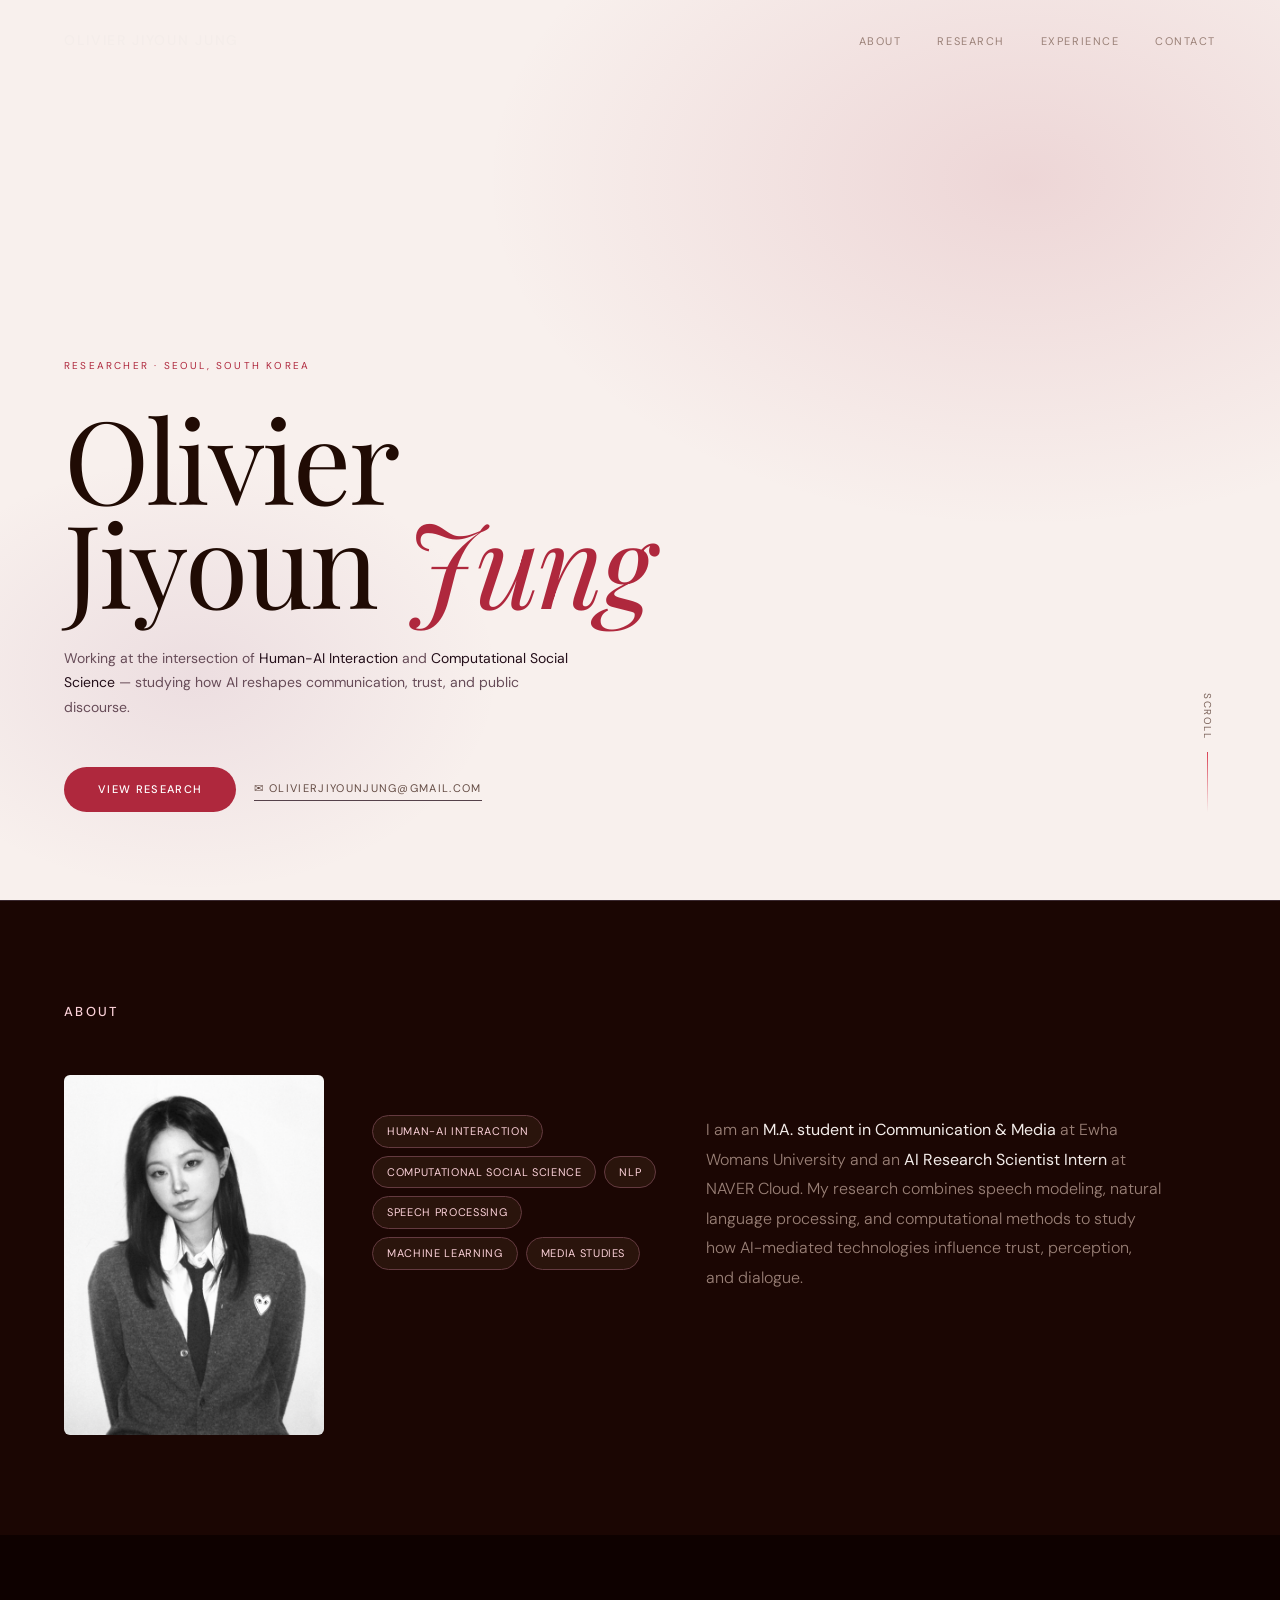
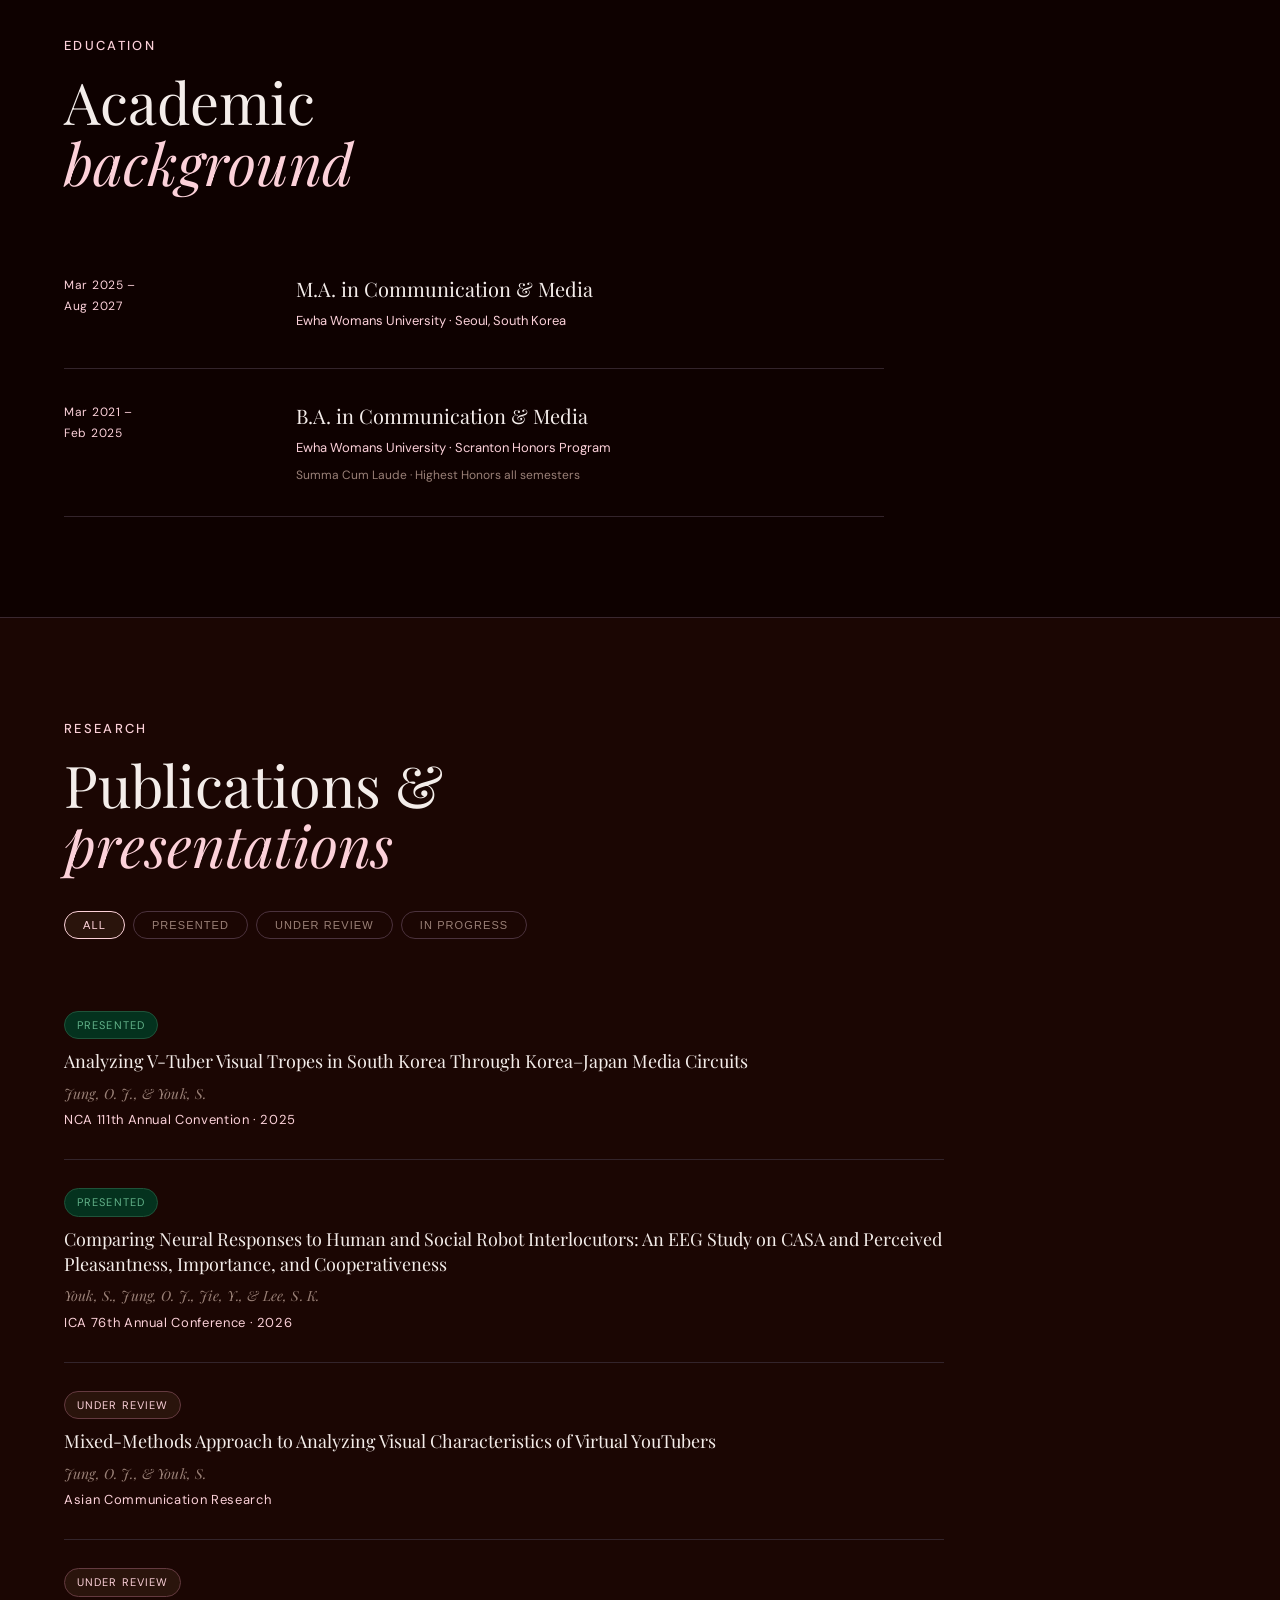
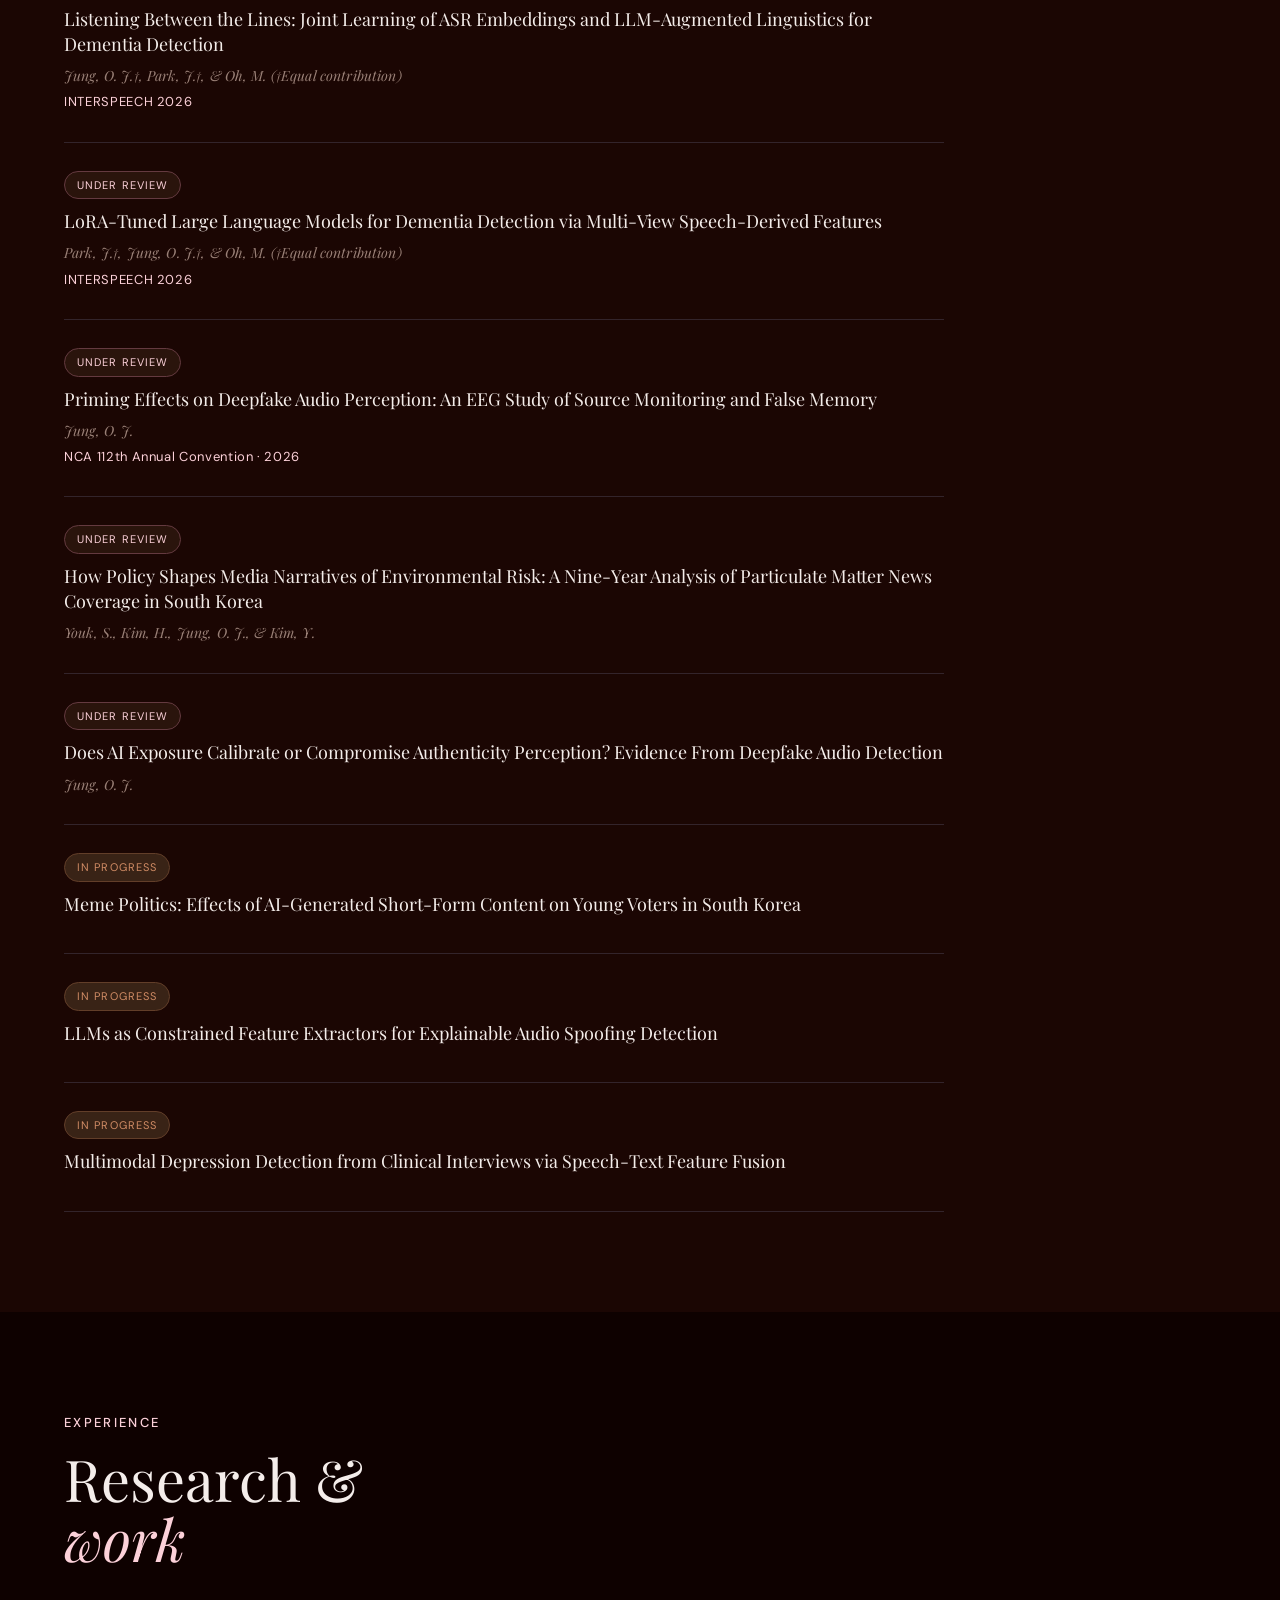
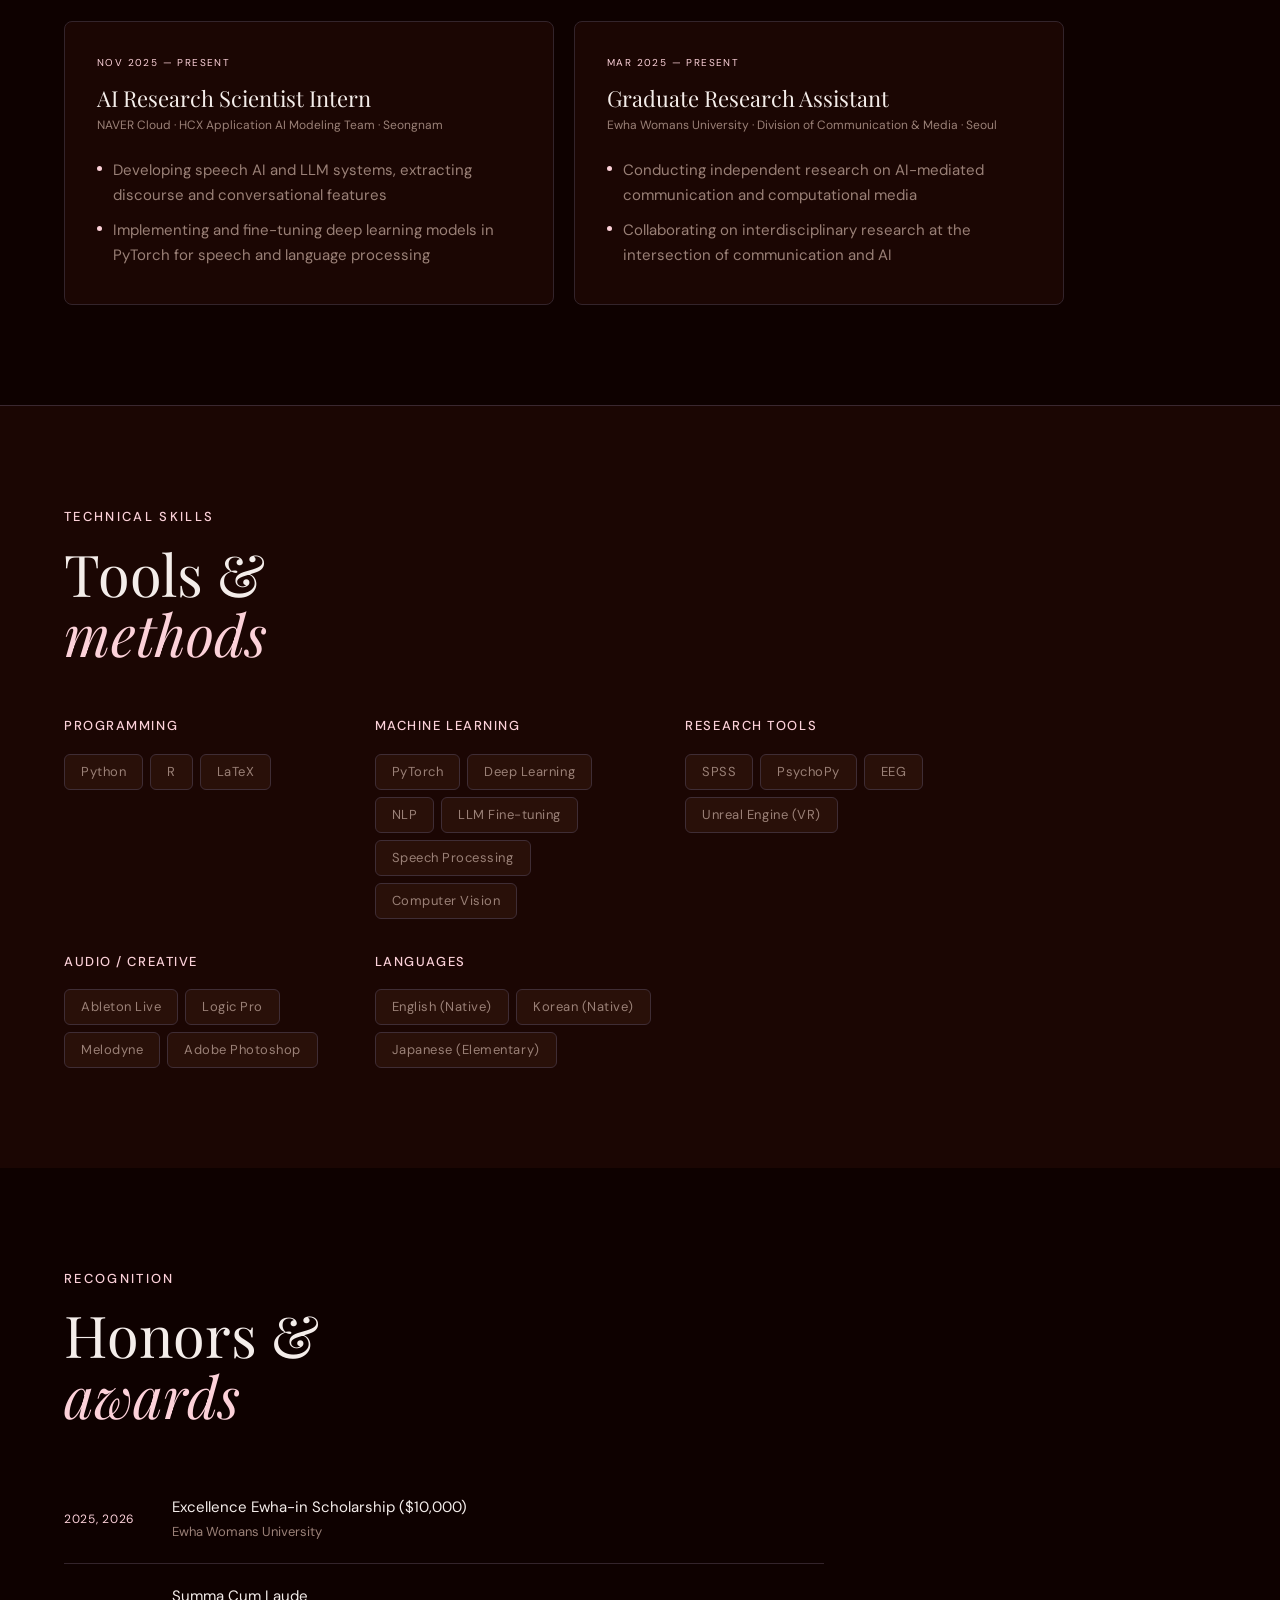
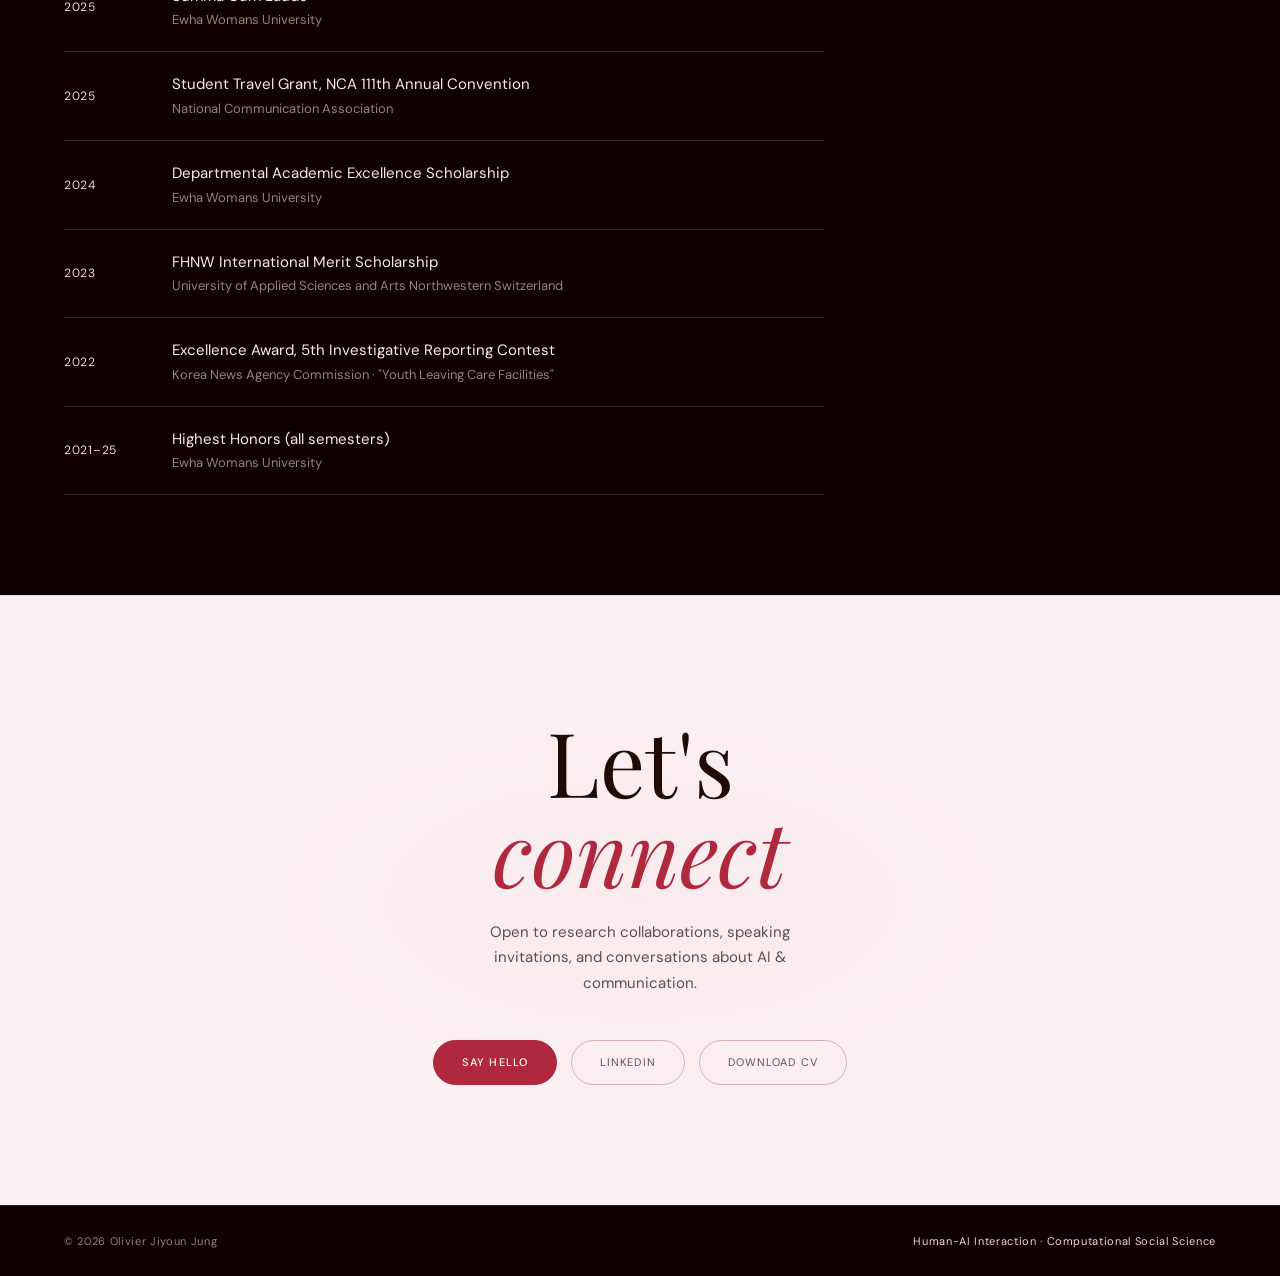
==== uploads/index.html @ 7da38f53 "Initial commit for GitHub Pages" ====
<!DOCTYPE html>
<html lang="en">
<head>
<meta charset="UTF-8">
<meta name="viewport" content="width=device-width, initial-scale=1.0">
<title>Olivier Jiyoun Jung — Researcher</title>
<link rel="preconnect" href="https://fonts.googleapis.com">
<link href="https://fonts.googleapis.com/css2?family=Playfair+Display:ital,wght@0,400;0,500;0,600;1,400&family=DM+Sans:wght@300;400;500&display=swap" rel="stylesheet">
<style>
:root {
  --bg:        oklch(11% 0.035 35);
  --bg2:       oklch(16% 0.04 35);
  --bg3:       oklch(21% 0.045 35);
  --ink:       oklch(95% 0.008 40);
  --ink2:      oklch(62% 0.035 40);
  --pink:      oklch(90% 0.05 5);
  --pink-deep: oklch(55% 0.08 140);
  --pink-pale: oklch(22% 0.04 40);
  --serif:     'Playfair Display', 'Georgia', serif;
  --sans:      'DM Sans', system-ui, sans-serif;
}

*, *::before, *::after { box-sizing: border-box; margin: 0; padding: 0; }
html { scroll-behavior: smooth; }
body {
  background: var(--bg);
  color: var(--ink);
  font-family: var(--sans);
  font-size: 15px;
  line-height: 1.7;
  overflow-x: hidden;
  cursor: none;
}

/* cursor */
#cursor {
  position: fixed; top: 0; left: 0; pointer-events: none; z-index: 9999;
  width: 10px; height: 10px;
  background: var(--pink);
  border-radius: 50%;
  transform: translate(-50%, -50%);
  transition: width 0.2s, height 0.2s;
  mix-blend-mode: screen;
}
#cursor-ring {
  position: fixed; top: 0; left: 0; pointer-events: none; z-index: 9998;
  width: 34px; height: 34px;
  border: 1.5px solid var(--pink);
  border-radius: 50%;
  transform: translate(-50%, -50%);
  transition: left 0.15s ease, top 0.15s ease, width 0.25s, height 0.25s, opacity 0.2s;
  opacity: 0.45;
}

/* nav */
nav {
  position: fixed; top: 0; left: 0; right: 0; z-index: 100;
  display: flex; justify-content: space-between; align-items: center;
  padding: 28px 64px;
  transition: background 0.4s, backdrop-filter 0.4s;
}
nav.scrolled {
  background: oklch(16% 0.02 350 / 0.9);
  backdrop-filter: blur(16px);
  border-bottom: 1px solid oklch(30% 0.03 350);
}
.nav-logo {
  font-family: var(--sans);
  font-size: 14px; letter-spacing: 0.12em; text-transform: uppercase; font-weight: 500;
  color: var(--ink); text-decoration: none;
}
.nav-links { display: flex; gap: 36px; list-style: none; }
.nav-links a {
  font-size: 11px; letter-spacing: 0.14em; text-transform: uppercase;
  color: var(--ink2); text-decoration: none;
  transition: color 0.2s;
}
.nav-links a:hover { color: var(--pink); }

/* hero */
.hero {
  min-height: 100vh;
  display: flex; flex-direction: column; justify-content: flex-end;
  padding: 0 64px 88px;
  position: relative; overflow: hidden;
  background: oklch(96% 0.01 40);
  color: oklch(20% 0.04 350);
}
.hero-bg {
  position: absolute; inset: 0; pointer-events: none;
  background:
    radial-gradient(ellipse 60% 55% at 80% 20%, oklch(60% 0.12 10 / 0.18) 0%, transparent 70%),
    radial-gradient(ellipse 40% 40% at 15% 75%, oklch(55% 0.10 340 / 0.12) 0%, transparent 60%);
}
.hero-line {
  position: absolute; top: 0; left: 64px;
  width: 1px; height: 100%;
  background: linear-gradient(to bottom, transparent, oklch(60% 0.09 10 / 0.3) 30%, oklch(60% 0.09 10 / 0.3) 70%, transparent);
  pointer-events: none;
}

.hero-index {
  font-size: 10px; letter-spacing: 0.22em; text-transform: uppercase;
  color: var(--pink-deep); margin-bottom: 32px;
  opacity: 0; animation: fadeUp 0.7s 0.2s forwards;
}
.hero-name {
  font-family: var(--serif);
  font-size: clamp(60px, 9vw, 132px);
  font-weight: 300; line-height: 0.9;
  letter-spacing: -0.02em;
  color: oklch(18% 0.04 40);
  opacity: 0; animation: fadeUp 0.9s 0.35s forwards;
}
.hero-name em { font-style: italic; color: var(--pink-deep); }
.hero-role {
  margin-top: 32px;
  font-size: 14px; color: oklch(45% 0.04 350); max-width: 520px;
  line-height: 1.75;
  opacity: 0; animation: fadeUp 0.8s 0.6s forwards;
}
.hero-role strong { color: oklch(20% 0.04 350); font-weight: 400; }
.hero-cta {
  margin-top: 48px;
  display: flex; gap: 18px; align-items: center;
  opacity: 0; animation: fadeUp 0.8s 0.8s forwards;
}
.btn-primary {
  display: inline-block; padding: 13px 34px;
  background: var(--pink-deep); color: #fff;
  font-size: 11px; letter-spacing: 0.12em; text-transform: uppercase;
  font-weight: 500;
  text-decoration: none; border-radius: 100px;
  transition: background 0.25s, transform 0.2s;
}
.btn-primary:hover { background: var(--ink); transform: translateY(-2px); }
.btn-ghost {
  font-size: 11px; letter-spacing: 0.12em; text-transform: uppercase;
  color: oklch(44% 0.035 40); text-decoration: none;
  display: flex; align-items: center; gap: 8px;
  transition: color 0.2s;
  border-bottom: 1px solid oklch(40% 0.03 350);
  padding-bottom: 2px;
}
.btn-ghost:hover { color: var(--pink); border-color: var(--pink); }

.hero-scroll {
  position: absolute; right: 64px; bottom: 88px;
  writing-mode: vertical-lr; letter-spacing: 0.16em;
  font-size: 10px; text-transform: uppercase; color: oklch(52% 0.035 40);
  display: flex; align-items: center; gap: 12px;
  opacity: 0; animation: fadeUp 0.8s 1.1s forwards;
}
.hero-scroll::after {
  content: ''; display: block; width: 1px; height: 60px;
  background: linear-gradient(to bottom, var(--pink), transparent);
}

@keyframes fadeUp {
  from { opacity: 0; transform: translateY(22px); }
  to   { opacity: 1; transform: none; }
}

/* sections */
section { padding: 100px 64px; }
.section-label {
  font-size: 13px; letter-spacing: 0.18em; text-transform: uppercase;
  color: var(--pink); margin-bottom: 14px; font-weight: 500;
}
.section-title {
  font-family: var(--serif);
  font-size: clamp(38px, 4.5vw, 62px);
  font-weight: 300; line-height: 1.05;
  color: var(--ink);
}
.section-title em { font-style: italic; color: var(--pink); }

.reveal {
  opacity: 0; transform: translateY(28px);
  transition: opacity 0.7s ease, transform 0.7s ease;
}
.reveal.visible { opacity: 1; transform: none; }

/* about */
.about { background: var(--bg2); border-top: 1px solid oklch(30% 0.03 350); }
.about-grid {
  display: grid; grid-template-columns: 260px 1fr 1.6fr; gap: 48px;
  align-items: start; max-width: 1100px; margin-top: 52px;
}
.about-photo {
  width: 260px; height: 360px;
  border-radius: 6px; overflow: hidden;
  position: relative; flex-shrink: 0;
}
.about-photo img {
  width: 260px; height: 360px;
  object-fit: cover; object-position: center top;
  display: block;
  filter: grayscale(15%);
  transition: transform 0.5s ease;
}
.about-photo:hover img { transform: scale(1.03); }
.about-left { display: flex; flex-direction: column; align-items: center; text-align: center; justify-content: flex-start; padding-top: 40px; }
.about-quote {
  font-family: var(--serif);
  font-size: 24px; font-weight: 300; font-style: italic;
  color: var(--ink); line-height: 1.55;
  border-left: 2px solid var(--pink);
  padding-left: 24px;
  margin-bottom: 36px;
}
.about-tags { display: flex; flex-wrap: wrap; gap: 8px; }
.tag {
  font-size: 11px; letter-spacing: 0.06em; text-transform: uppercase;
  color: var(--pink); background: var(--pink-pale);
  padding: 6px 14px; border-radius: 100px;
  border: 1px solid oklch(40% 0.06 10);
  white-space: nowrap;
}
.about-bio {
  font-size: 16px; font-family: var(--sans); font-weight: 300;
  color: var(--ink2); line-height: 1.85; margin-bottom: 32px;
}
.about-bio strong { color: var(--ink); font-weight: 400; }
.about-stats {
  display: grid; grid-template-columns: 1fr 1fr 1fr; gap: 1px;
  background: oklch(30% 0.03 350);
  border: 1px solid oklch(30% 0.03 350);
  border-radius: 8px; overflow: hidden;
  margin-top: 32px;
}
.stat {
  background: var(--bg2); padding: 22px 20px; text-align: center;
}
.stat-num {
  font-family: var(--serif); font-size: 36px; font-weight: 300;
  color: var(--pink); line-height: 1; display: block;
}
.stat-label { font-size: 10px; letter-spacing: 0.1em; text-transform: uppercase; color: var(--ink2); margin-top: 6px; display: block; }

/* education */
.edu { background: var(--bg); }
.edu-list { max-width: 820px; margin-top: 50px; }
.edu-item {
  display: grid; grid-template-columns: 200px 1fr;
  gap: 32px; padding: 30px 0;
  border-bottom: 1px solid oklch(28% 0.025 350);
}
.edu-year { font-size: 12px; color: var(--pink); letter-spacing: 0.06em; padding-top: 3px; }
.edu-degree {
  font-family: var(--serif); font-size: 20px; font-weight: 400;
  color: var(--ink); margin-bottom: 4px;
}
.edu-school { font-size: 13px; color: var(--pink); margin-bottom: 6px; }
.edu-detail { font-size: 12px; color: var(--ink2); }

/* publications */
.publications { background: var(--bg2); border-top: 1px solid oklch(30% 0.03 350); }
.pub-filter {
  display: flex; gap: 8px; margin: 36px 0 44px; flex-wrap: wrap;
}
.filter-btn {
  padding: 7px 18px; border-radius: 100px;
  border: 1px solid oklch(35% 0.04 350);
  font-size: 11px; letter-spacing: 0.1em; text-transform: uppercase;
  color: var(--ink2); background: transparent; cursor: pointer;
  transition: all 0.2s;
}
.filter-btn.active, .filter-btn:hover {
  background: var(--pink-pale); border-color: var(--pink); color: var(--pink);
}
.pub-list { max-width: 880px; }
.pub-item {
  padding: 28px 0;
  border-bottom: 1px solid oklch(28% 0.025 350);
  display: block;
  transition: opacity 0.3s;
}
.pub-item.hidden { display: none; }
.pub-num {
  font-family: var(--serif); font-size: 28px; font-weight: 300;
  color: var(--pink-pale); line-height: 1; padding-top: 4px;
  filter: brightness(2.5);
}
.pub-status {
  display: inline-block;
  font-size: 11px; letter-spacing: 0.1em; text-transform: uppercase;
  padding: 4px 12px; border-radius: 100px;
  margin-bottom: 10px;
}
.pub-status.presented { background: oklch(28% 0.06 160); color: oklch(70% 0.1 160); border: 1px solid oklch(40% 0.07 160); }
.pub-status.review    { background: var(--pink-pale); color: var(--pink); border: 1px solid oklch(40% 0.06 10); }
.pub-status.progress  { background: oklch(28% 0.04 50); color: oklch(70% 0.1 50); border: 1px solid oklch(40% 0.06 50); }
.pub-title {
  font-family: var(--serif); font-size: 18px; font-weight: 400;
  color: var(--ink); line-height: 1.4; margin-bottom: 8px;
}
.pub-authors { font-size: 14px; color: var(--ink2); line-height: 1.6; font-family: var(--serif); font-style: italic; letter-spacing: 0.01em; }
.pub-venue { font-size: 13px; color: var(--pink); letter-spacing: 0.05em; margin-top: 4px; }

/* experience */
.experience { background: var(--bg); }
.exp-grid { display: grid; grid-template-columns: 1fr 1fr; gap: 20px; margin-top: 52px; max-width: 1000px; }
.exp-card {
  background: var(--bg2);
  border: 1px solid oklch(28% 0.025 350);
  border-radius: 8px; padding: 32px;
  transition: border-color 0.2s, transform 0.25s;
}
.exp-card:hover { border-color: var(--pink-deep); transform: translateY(-4px); }
.exp-period {
  font-size: 10px; letter-spacing: 0.14em; text-transform: uppercase;
  color: var(--pink); margin-bottom: 14px;
}
.exp-role {
  font-family: var(--serif); font-size: 22px; font-weight: 400;
  color: var(--ink); margin-bottom: 4px; line-height: 1.2;
}
.exp-org { font-size: 12px; color: var(--ink2); margin-bottom: 18px; }
.exp-bullets { list-style: none; }
.exp-bullets li {
  font-size: 15px; color: var(--ink2); line-height: 1.65;
  padding: 5px 0; padding-left: 16px; position: relative;
}
.exp-bullets li::before {
  content: ''; position: absolute; left: 0; top: 13px;
  width: 5px; height: 5px; background: var(--pink); border-radius: 50%;
}

/* skills */
.skills { background: var(--bg2); border-top: 1px solid oklch(30% 0.03 350); }
.skills-wrapper { margin-top: 52px; display: grid; grid-template-columns: repeat(3, 1fr); gap: 32px; max-width: 900px; }
.skill-group-title {
  font-size: 13px; letter-spacing: 0.12em; text-transform: uppercase;
  color: var(--pink); margin-bottom: 16px; font-weight: 500;
}
.skill-tags { display: flex; flex-wrap: wrap; gap: 7px; }
.skill-tag {
  font-size: 13px; letter-spacing: 0.04em;
  color: var(--ink2); background: var(--bg3);
  padding: 6px 16px; border-radius: 6px;
  border: 1px solid oklch(32% 0.03 350);
}

/* awards */
.awards { background: var(--bg); }
.awards-list { max-width: 760px; margin-top: 50px; }
.award-item {
  display: grid; grid-template-columns: 80px 1fr;
  gap: 28px; padding: 20px 0;
  border-bottom: 1px solid oklch(28% 0.025 350);
  align-items: center;
}
.award-year { font-size: 12px; color: var(--pink); letter-spacing: 0.06em; }
.award-name { font-size: 15px; color: var(--ink); }
.award-org { font-size: 13px; color: var(--ink2); }

/* contact */
.contact {
  background: oklch(97% 0.01 355);
  border-top: 1px solid oklch(90% 0.03 355);
  text-align: center; padding: 120px 64px;
  position: relative; overflow: hidden;
}
.contact-glow {
  position: absolute; inset: 0; pointer-events: none;
  background: radial-gradient(ellipse 70% 70% at 50% 50%, oklch(82% 0.06 18 / 0.12) 0%, transparent 70%);
}
.contact-title {
  font-family: var(--serif);
  font-size: clamp(50px, 7vw, 96px);
  font-weight: 300; line-height: 1;
  color: oklch(18% 0.04 40); margin-bottom: 24px;
  position: relative;
}
.contact-title em { font-style: italic; color: var(--pink-deep); }
.contact-sub {
  color: oklch(44% 0.035 40); font-size: 15px; max-width: 380px; margin: 0 auto 44px;
  position: relative;
}
.contact-links { display: flex; gap: 14px; justify-content: center; flex-wrap: wrap; position: relative; }
.contact-link {
  display: inline-block; padding: 12px 28px;
  border: 1px solid oklch(80% 0.04 18);
  border-radius: 100px;
  font-size: 11px; letter-spacing: 0.1em; text-transform: uppercase;
  color: oklch(45% 0.04 350); text-decoration: none;
  transition: all 0.25s;
}
.contact-link:hover { border-color: var(--pink-deep); color: var(--pink-deep); background: oklch(93% 0.03 40); }
.contact-link.primary { background: var(--pink-deep); border-color: var(--pink-deep); color: #fff; font-weight: 500; }
.contact-link.primary:hover { background: oklch(20% 0.04 350); border-color: oklch(20% 0.04 350); color: #fff; }

/* footer */
footer {
  padding: 26px 64px;
  display: flex; justify-content: space-between; align-items: center;
  border-top: 1px solid oklch(28% 0.025 350);
  font-size: 11px; letter-spacing: 0.06em; color: var(--ink2);
}

/* tweaks */
#tweaks-panel {
  display: none; position: fixed; bottom: 28px; right: 28px;
  background: var(--bg2); border: 1px solid oklch(35% 0.04 10);
  border-radius: 14px; padding: 22px 24px; z-index: 8000;
  width: 264px; box-shadow: 0 16px 56px oklch(0% 0 0 / 0.5);
  font-family: var(--sans);
}
#tweaks-panel h3 {
  font-size: 10px; letter-spacing: 0.16em; text-transform: uppercase;
  color: var(--pink); margin-bottom: 18px;
}
.tweak-row { margin-bottom: 16px; }
.tweak-label {
  font-size: 10px; letter-spacing: 0.1em; text-transform: uppercase;
  color: var(--ink2); display: block; margin-bottom: 8px;
}
.tweak-options { display: flex; gap: 6px; flex-wrap: wrap; }
.tweak-btn {
  padding: 5px 13px; border-radius: 100px;
  border: 1px solid oklch(35% 0.04 350);
  font-size: 11px; color: var(--ink2); background: transparent;
  cursor: pointer; transition: all 0.2s;
}
.tweak-btn:hover, .tweak-btn.active {
  background: var(--pink-pale); border-color: var(--pink); color: var(--pink);
}
</style>
</head>
<body>

<div id="cursor"></div>
<div id="cursor-ring"></div>

<!-- Nav -->
<nav id="nav">
  <a href="#" class="nav-logo">Olivier Jiyoun Jung</a>
  <ul class="nav-links">
    <li><a href="#about">About</a></li>
    <li><a href="#publications">Research</a></li>
    <li><a href="#experience">Experience</a></li>
    <li><a href="#contact">Contact</a></li>
  </ul>
</nav>

<!-- Hero -->
<section class="hero" id="home" style="--pink: oklch(60% 0.19 18); --pink-deep: oklch(50% 0.17 18);">
  <div class="hero-bg"></div>
  
  <p class="hero-index">Researcher · Seoul, South Korea</p>
  <h1 class="hero-name">Olivier<br>Jiyoun <em>Jung</em></h1>
  <p class="hero-role">
    Working at the intersection of <strong>Human-AI Interaction</strong> and <strong>Computational Social Science</strong> — studying how AI reshapes communication, trust, and public discourse.
  </p>
  <div class="hero-cta">
    <a href="#publications" class="btn-primary">View Research</a>
    <a href="mailto:olivierjiyounjung@gmail.com" class="btn-ghost">✉ olivierjiyounjung@gmail.com</a>
  </div>
  <div class="hero-scroll">Scroll</div>
</section>

<!-- About -->
<section class="about" id="about">
  <p class="section-label reveal">About</p>
  <div class="about-grid">
    <div class="about-photo reveal" style="background-image:url('[data-uri]');background-size:cover;background-position:center top;">
    </div>
    <div class="about-left reveal">
      <div class="about-tags">
        <span class="tag">Human-AI Interaction</span>
        <span class="tag">Computational Social Science</span>
        <span class="tag">NLP</span>
        <span class="tag">Speech Processing</span>
        <span class="tag">Machine Learning</span>
        <span class="tag">Media Studies</span>
      </div>
    </div>
    <div class="about-right reveal" style="transition-delay:0.1s; padding-top: 40px;">
      <p class="about-bio">
        I am an <strong>M.A. student in Communication & Media</strong> at Ewha Womans University and an <strong>AI Research Scientist Intern</strong> at NAVER Cloud. My research combines speech modeling, natural language processing, and computational methods to study how AI-mediated technologies influence trust, perception, and dialogue.
      </p>
      <div class="about-stats" style="display:none">
        <div class="stat"><span class="stat-num">11</span><span class="stat-label">Publications</span></div>
        <div class="stat"><span class="stat-num">4.44</span><span class="stat-label">GPA (MA)</span></div>
        <div class="stat"><span class="stat-num">2</span><span class="stat-label">Languages</span></div>
      </div>
    </div>
  </div>
</section>

<!-- Education -->
<section class="edu" id="education">
  <p class="section-label reveal">Education</p>
  <h2 class="section-title reveal">Academic<br><em>background</em></h2>
  <div class="edu-list">
    <div class="edu-item reveal">
      <div class="edu-year">Mar 2025 –<br>Aug 2027</div>
      <div>
        <h3 class="edu-degree">M.A. in Communication & Media</h3>
        <p class="edu-school">Ewha Womans University · Seoul, South Korea</p>

      </div>
    </div>
    <div class="edu-item reveal">
      <div class="edu-year">Mar 2021 –<br>Feb 2025</div>
      <div>
        <h3 class="edu-degree">B.A. in Communication & Media</h3>
        <p class="edu-school">Ewha Womans University · Scranton Honors Program</p>
        <p class="edu-detail">Summa Cum Laude · Highest Honors all semesters</p>
      </div>
    </div>
  </div>
</section>

<!-- Publications -->
<section class="publications" id="publications">
  <p class="section-label reveal">Research</p>
  <h2 class="section-title reveal">Publications &<br><em>presentations</em></h2>
  <div class="pub-filter reveal">
    <button class="filter-btn active" onclick="filterPubs('all', this)">All</button>
    <button class="filter-btn" onclick="filterPubs('presented', this)">Presented</button>
    <button class="filter-btn" onclick="filterPubs('review', this)">Under Review</button>
    <button class="filter-btn" onclick="filterPubs('progress', this)">In Progress</button>
  </div>
  <div class="pub-list">

    <div class="pub-item reveal" data-type="presented">
      <div class="pub-num" style="display:none">01</div>
      <div>
        <span class="pub-status presented">Presented</span>
        <h3 class="pub-title">Analyzing V-Tuber Visual Tropes in South Korea Through Korea–Japan Media Circuits</h3>
        <p class="pub-authors">Jung, O. J., & Youk, S.</p>
        <p class="pub-venue">NCA 111th Annual Convention · 2025</p>
      </div>
    </div>

    <div class="pub-item reveal" data-type="presented" style="transition-delay:0.05s">
      <div class="pub-num" style="display:none">02</div>
      <div>
        <span class="pub-status presented">Presented</span>
        <h3 class="pub-title">Comparing Neural Responses to Human and Social Robot Interlocutors: An EEG Study on CASA and Perceived Pleasantness, Importance, and Cooperativeness</h3>
        <p class="pub-authors">Youk, S., Jung, O. J., Jie, Y., & Lee, S. K.</p>
        <p class="pub-venue">ICA 76th Annual Conference · 2026</p>
      </div>
    </div>

    <div class="pub-item reveal" data-type="review" style="transition-delay:0.1s">
      <div class="pub-num" style="display:none">03</div>
      <div>
        <span class="pub-status review">Under Review</span>
        <h3 class="pub-title">Mixed-Methods Approach to Analyzing Visual Characteristics of Virtual YouTubers</h3>
        <p class="pub-authors">Jung, O. J., & Youk, S.</p>
        <p class="pub-venue">Asian Communication Research</p>
      </div>
    </div>

    <div class="pub-item reveal" data-type="review" style="transition-delay:0.12s">
      <div class="pub-num" style="display:none">04</div>
      <div>
        <span class="pub-status review">Under Review</span>
        <h3 class="pub-title">Listening Between the Lines: Joint Learning of ASR Embeddings and LLM-Augmented Linguistics for Dementia Detection</h3>
        <p class="pub-authors">Jung, O. J.†, Park, J.†, & Oh, M. <em>(†Equal contribution)</em></p>
        <p class="pub-venue">INTERSPEECH 2026</p>
      </div>
    </div>

    <div class="pub-item reveal" data-type="review" style="transition-delay:0.14s">
      <div class="pub-num" style="display:none">05</div>
      <div>
        <span class="pub-status review">Under Review</span>
        <h3 class="pub-title">LoRA-Tuned Large Language Models for Dementia Detection via Multi-View Speech-Derived Features</h3>
        <p class="pub-authors">Park, J.†, Jung, O. J.†, & Oh, M. <em>(†Equal contribution)</em></p>
        <p class="pub-venue">INTERSPEECH 2026</p>
      </div>
    </div>

    <div class="pub-item reveal" data-type="review" style="transition-delay:0.16s">
      <div class="pub-num" style="display:none">06</div>
      <div>
        <span class="pub-status review">Under Review</span>
        <h3 class="pub-title">Priming Effects on Deepfake Audio Perception: An EEG Study of Source Monitoring and False Memory</h3>
        <p class="pub-authors">Jung, O. J.</p>
        <p class="pub-venue">NCA 112th Annual Convention · 2026</p>
      </div>
    </div>

    <div class="pub-item reveal" data-type="review" style="transition-delay:0.18s">
      <div class="pub-num" style="display:none">07</div>
      <div>
        <span class="pub-status review">Under Review</span>
        <h3 class="pub-title">How Policy Shapes Media Narratives of Environmental Risk: A Nine-Year Analysis of Particulate Matter News Coverage in South Korea</h3>
        <p class="pub-authors">Youk, S., Kim, H., Jung, O. J., & Kim, Y.</p>
        
      </div>
    </div>

    <div class="pub-item reveal" data-type="review" style="transition-delay:0.20s">
      <div class="pub-num" style="display:none">08</div>
      <div>
        <span class="pub-status review">Under Review</span>
        <h3 class="pub-title">Does AI Exposure Calibrate or Compromise Authenticity Perception? Evidence From Deepfake Audio Detection</h3>
        <p class="pub-authors">Jung, O. J.</p>
        
      </div>
    </div>

    <div class="pub-item reveal" data-type="progress" style="transition-delay:0.22s">
      <div class="pub-num" style="display:none">09</div>
      <div>
        <span class="pub-status progress">In Progress</span>
        <h3 class="pub-title">Meme Politics: Effects of AI-Generated Short-Form Content on Young Voters in South Korea</h3>
        
        
      </div>
    </div>

    <div class="pub-item reveal" data-type="progress" style="transition-delay:0.24s">
      <div class="pub-num" style="display:none">10</div>
      <div>
        <span class="pub-status progress">In Progress</span>
        <h3 class="pub-title">LLMs as Constrained Feature Extractors for Explainable Audio Spoofing Detection</h3>
        
        
      </div>
    </div>

    <div class="pub-item reveal" data-type="progress" style="transition-delay:0.26s">
      <div class="pub-num" style="display:none">11</div>
      <div>
        <span class="pub-status progress">In Progress</span>
        <h3 class="pub-title">Multimodal Depression Detection from Clinical Interviews via Speech-Text Feature Fusion</h3>
        
        
      </div>
    </div>

  </div>
</section>

<!-- Experience -->
<section class="experience" id="experience">
  <p class="section-label reveal">Experience</p>
  <h2 class="section-title reveal">Research &<br><em>work</em></h2>
  <div class="exp-grid">
    <div class="exp-card reveal">
      <p class="exp-period">Nov 2025 — Present</p>
      <h3 class="exp-role">AI Research Scientist Intern</h3>
      <p class="exp-org">NAVER Cloud · HCX Application AI Modeling Team · Seongnam</p>
      <ul class="exp-bullets">
        <li>Developing speech AI and LLM systems, extracting discourse and conversational features</li>
        <li>Implementing and fine-tuning deep learning models in PyTorch for speech and language processing</li>
      </ul>
    </div>
    <div class="exp-card reveal" style="transition-delay:0.1s">
      <p class="exp-period">Mar 2025 — Present</p>
      <h3 class="exp-role">Graduate Research Assistant</h3>
      <p class="exp-org">Ewha Womans University · Division of Communication & Media · Seoul</p>
      <ul class="exp-bullets">
        <li>Conducting independent research on AI-mediated communication and computational media</li>
        <li>Collaborating on interdisciplinary research at the intersection of communication and AI</li>
      </ul>
    </div>

  </div>
</section>

<!-- Skills -->
<section class="skills" id="skills">
  <p class="section-label reveal">Technical skills</p>
  <h2 class="section-title reveal">Tools &<br><em>methods</em></h2>
  <div class="skills-wrapper">
    <div class="reveal">
      <p class="skill-group-title">Programming</p>
      <div class="skill-tags">
        <span class="skill-tag">Python</span>
        <span class="skill-tag">R</span>
        <span class="skill-tag">LaTeX</span>
      </div>
    </div>
    <div class="reveal" style="transition-delay:0.08s">
      <p class="skill-group-title">Machine Learning</p>
      <div class="skill-tags">
        <span class="skill-tag">PyTorch</span>
        <span class="skill-tag">Deep Learning</span>
        <span class="skill-tag">NLP</span>
        <span class="skill-tag">LLM Fine-tuning</span>
        <span class="skill-tag">Speech Processing</span>
        <span class="skill-tag">Computer Vision</span>
      </div>
    </div>
    <div class="reveal" style="transition-delay:0.16s">
      <p class="skill-group-title">Research Tools</p>
      <div class="skill-tags">
        <span class="skill-tag">SPSS</span>
        <span class="skill-tag">PsychoPy</span>
        <span class="skill-tag">EEG</span>
        <span class="skill-tag">Unreal Engine (VR)</span>
      </div>
    </div>
    <div class="reveal" style="transition-delay:0.22s">
      <p class="skill-group-title">Audio / Creative</p>
      <div class="skill-tags">
        <span class="skill-tag">Ableton Live</span>
        <span class="skill-tag">Logic Pro</span>
        <span class="skill-tag">Melodyne</span>
        <span class="skill-tag">Adobe Photoshop</span>
      </div>
    </div>
    <div class="reveal" style="transition-delay:0.28s">
      <p class="skill-group-title">Languages</p>
      <div class="skill-tags">
        <span class="skill-tag">English (Native)</span>
        <span class="skill-tag">Korean (Native)</span>
        <span class="skill-tag">Japanese (Elementary)</span>
      </div>
    </div>
  </div>
</section>

<!-- Awards -->
<section class="awards" id="awards">
  <p class="section-label reveal">Recognition</p>
  <h2 class="section-title reveal">Honors &<br><em>awards</em></h2>
  <div class="awards-list">
    <div class="award-item reveal"><div class="award-year">2025, 2026</div><div><p class="award-name">Excellence Ewha-in Scholarship ($10,000)</p><p class="award-org">Ewha Womans University</p></div></div>
    <div class="award-item reveal"><div class="award-year">2025</div><div><p class="award-name">Summa Cum Laude</p><p class="award-org">Ewha Womans University</p></div></div>
    <div class="award-item reveal"><div class="award-year">2025</div><div><p class="award-name">Student Travel Grant, NCA 111th Annual Convention</p><p class="award-org">National Communication Association</p></div></div>
    <div class="award-item reveal"><div class="award-year">2024</div><div><p class="award-name">Departmental Academic Excellence Scholarship</p><p class="award-org">Ewha Womans University</p></div></div>
    <div class="award-item reveal"><div class="award-year">2023</div><div><p class="award-name">FHNW International Merit Scholarship</p><p class="award-org">University of Applied Sciences and Arts Northwestern Switzerland</p></div></div>
    <div class="award-item reveal"><div class="award-year">2022</div><div><p class="award-name">Excellence Award, 5th Investigative Reporting Contest</p><p class="award-org">Korea News Agency Commission · "Youth Leaving Care Facilities"</p></div></div>
    <div class="award-item reveal"><div class="award-year">2021–25</div><div><p class="award-name">Highest Honors (all semesters)</p><p class="award-org">Ewha Womans University</p></div></div>
  </div>
</section>

<!-- Contact -->
<section class="contact" id="contact" style="--pink: oklch(60% 0.19 18); --pink-deep: oklch(50% 0.17 18);">
  <div class="contact-glow"></div>
  <h2 class="contact-title reveal">Let's<br><em>connect</em></h2>
  <p class="contact-sub reveal">Open to research collaborations, speaking invitations, and conversations about AI & communication.</p>
  <div class="contact-links reveal">
    <a href="mailto:olivierjiyounjung@gmail.com" class="contact-link primary">Say hello</a>
    <a href="https://linkedin.com" class="contact-link" target="_blank">LinkedIn</a>
    <a href="uploads/CV_MIT.pdf" class="contact-link" target="_blank">Download CV</a>
  </div>
</section>

<footer>
  <span>© 2026 Olivier Jiyoun Jung</span>
  <span style="color: var(--pink)">Human-AI Interaction · Computational Social Science</span>
</footer>

<!-- Tweaks -->
<div id="tweaks-panel">
  <h3>Tweaks</h3>
  <div class="tweak-row">
    <span class="tweak-label">Pink tone</span>
    <div class="tweak-options">
      <button class="tweak-btn" onclick="setTone('rose',this)">Rose</button>
      <button class="tweak-btn active" onclick="setTone('blush',this)">Blush</button>
      <button class="tweak-btn" onclick="setTone('fuchsia',this)">Fuchsia</button>
      <button class="tweak-btn" onclick="setTone('mauve',this)">Mauve</button>
    </div>
  </div>
  <div class="tweak-row">
    <span class="tweak-label">Background</span>
    <div class="tweak-options">
      <button class="tweak-btn" onclick="setBg('light',this)">Light</button>
      <button class="tweak-btn" onclick="setBg('warm',this)">Warm</button>
      <button class="tweak-btn active" onclick="setBg('dark',this)">Dark</button>
    </div>
  </div>
  <div class="tweak-row">
    <span class="tweak-label">Density</span>
    <div class="tweak-options">
      <button class="tweak-btn active" onclick="setDensity('normal',this)">Normal</button>
      <button class="tweak-btn" onclick="setDensity('compact',this)">Compact</button>
    </div>
  </div>
</div>

<script>
// cursor
const cursor = document.getElementById('cursor');
const ring = document.getElementById('cursor-ring');
let mx=-100,my=-100,rx=-100,ry=-100;
document.addEventListener('mousemove', e => { mx=e.clientX; my=e.clientY; });
(function tick(){
  rx += (mx-rx)*0.14; ry += (my-ry)*0.14;
  cursor.style.left=mx+'px'; cursor.style.top=my+'px';
  ring.style.left=rx+'px'; ring.style.top=ry+'px';
  requestAnimationFrame(tick);
})();
document.querySelectorAll('a,button').forEach(el=>{
  el.addEventListener('mouseenter',()=>{ cursor.style.width='18px'; cursor.style.height='18px'; ring.style.width='52px'; ring.style.height='52px'; ring.style.opacity='0.3'; });
  el.addEventListener('mouseleave',()=>{ cursor.style.width='10px'; cursor.style.height='10px'; ring.style.width='34px'; ring.style.height='34px'; ring.style.opacity='0.45'; });
});

// nav
window.addEventListener('scroll',()=>{ document.getElementById('nav').classList.toggle('scrolled', window.scrollY>40); });

// reveal
const obs = new IntersectionObserver(entries=>entries.forEach(e=>{ if(e.isIntersecting) e.target.classList.add('visible'); }),{threshold:0.1});
document.querySelectorAll('.reveal').forEach(el=>obs.observe(el));

// pub filter
function filterPubs(type, el) {
  document.querySelectorAll('.pub-item').forEach(item=>{
    item.classList.toggle('hidden', type!=='all' && item.dataset.type!==type);
  });
  document.querySelectorAll('.filter-btn').forEach(b=>b.classList.remove('active'));
  if(el) el.classList.add('active');
}

// tweaks
const TWEAK_DEFAULTS = /*EDITMODE-BEGIN*/{
  "tone": "blush",
  "bg": "dark",
  "font": "editorial"
}/*EDITMODE-END*/;

const r = document.documentElement;
const tones = {
  rose:    { pink:'oklch(72% 0.13 355)', pinkDeep:'oklch(52% 0.17 355)', pinkPale:'oklch(28% 0.06 355)' },
  blush:   { pink:'oklch(90% 0.05 5)',  pinkDeep:'oklch(55% 0.08 140)',  pinkPale:'oklch(22% 0.04 40)'  },
  fuchsia: { pink:'oklch(68% 0.18 340)', pinkDeep:'oklch(48% 0.22 340)', pinkPale:'oklch(26% 0.07 340)' },
  mauve:   { pink:'oklch(65% 0.12 330)', pinkDeep:'oklch(45% 0.16 330)', pinkPale:'oklch(26% 0.05 330)' },
};
const bgs = {
  light: { bg:'oklch(98.5% 0.008 350)', bg2:'oklch(96% 0.015 350)', bg3:'oklch(93% 0.02 350)', ink:'oklch(22% 0.04 350)', ink2:'oklch(50% 0.05 350)' },
  warm:  { bg:'oklch(97% 0.012 40)',    bg2:'oklch(94% 0.018 40)',  bg3:'oklch(91% 0.022 40)',  ink:'oklch(20% 0.04 40)',  ink2:'oklch(48% 0.05 40)'  },
  dark:  { bg:'oklch(11% 0.035 35)',    bg2:'oklch(16% 0.04 35)', bg3:'oklch(21% 0.045 35)',  ink:'oklch(95% 0.008 40)', ink2:'oklch(62% 0.035 40)' },
};

function setTone(t,el){
  const c=tones[t]; if(!c) return;
  r.style.setProperty('--pink',c.pink);
  r.style.setProperty('--pink-deep',c.pinkDeep);
  r.style.setProperty('--pink-pale',c.pinkPale);
  document.querySelectorAll('[onclick^="setTone"]').forEach(b=>b.classList.remove('active'));
  if(el) el.classList.add('active');
  window.parent.postMessage({type:'__edit_mode_set_keys',edits:{tone:t}},'*');
}
function setBg(b,el){
  const c=bgs[b]; if(!c) return;
  r.style.setProperty('--bg',c.bg);
  r.style.setProperty('--bg2',c.bg2);
  r.style.setProperty('--bg3',c.bg3);
  r.style.setProperty('--ink',c.ink);
  r.style.setProperty('--ink2',c.ink2);
  document.querySelectorAll('[onclick^="setBg"]').forEach(b=>b.classList.remove('active'));
  if(el) el.classList.add('active');
  window.parent.postMessage({type:'__edit_mode_set_keys',edits:{bg:b}},'*');
}
function setDensity(d,el){
  document.querySelectorAll('section').forEach(s=>{ s.style.padding = d==='compact' ? '64px 64px' : '100px 64px'; });
  document.querySelectorAll('[onclick^="setDensity"]').forEach(b=>b.classList.remove('active'));
  if(el) el.classList.add('active');
}

// apply saved defaults
setTone(TWEAK_DEFAULTS.tone, null);
setBg(TWEAK_DEFAULTS.bg, null);

window.addEventListener('message',e=>{
  if(e.data?.type==='__activate_edit_mode')   document.getElementById('tweaks-panel').style.display='block';
  if(e.data?.type==='__deactivate_edit_mode') document.getElementById('tweaks-panel').style.display='none';
});
window.parent.postMessage({type:'__edit_mode_available'},'*');
</script>
</body>
</html>
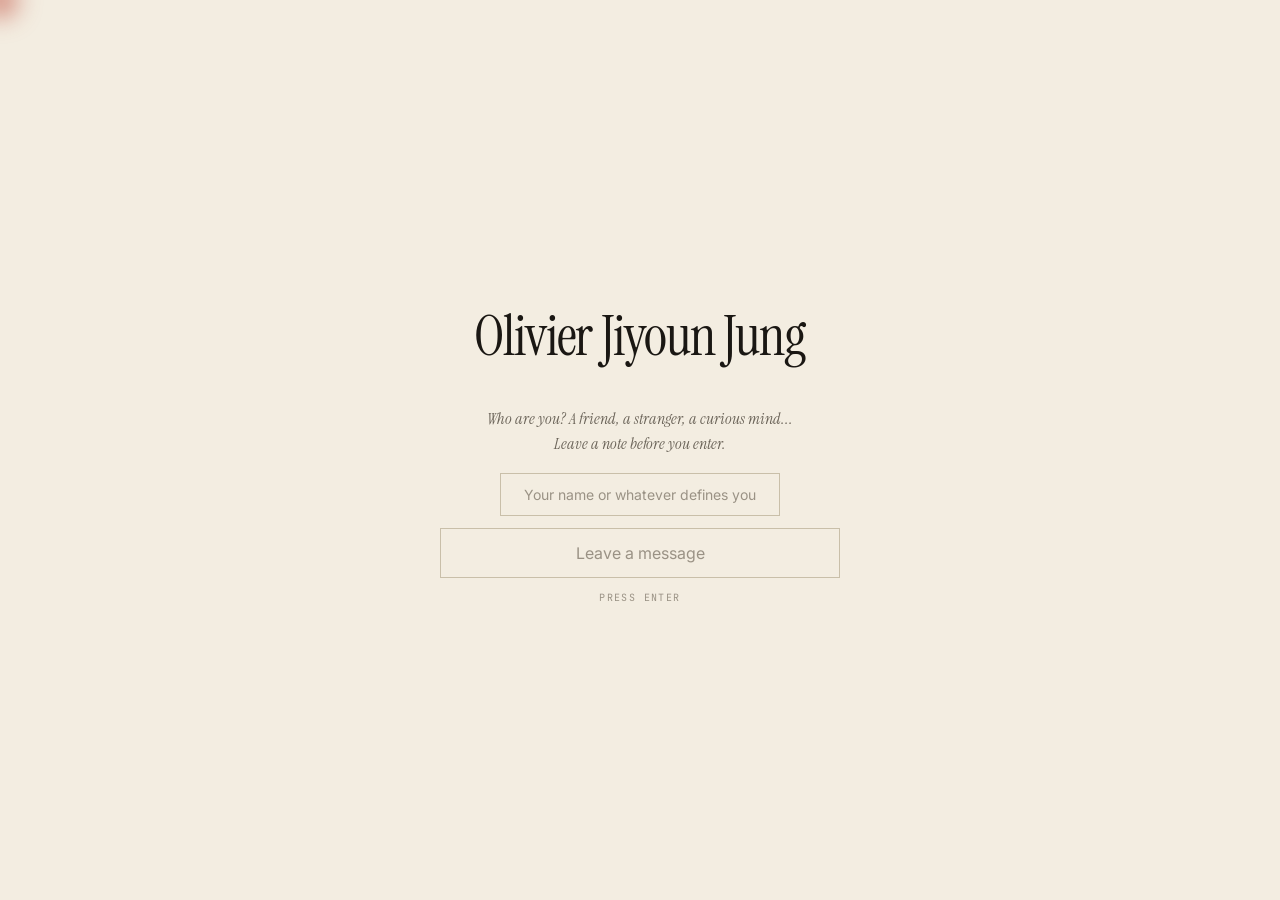
==== commit 1da7c9e1: "Update guestbook, GPS tracking, and UI improvements - Add separate GPS collector with Google Sheets " ====
--- a/uploads/index.html
+++ b/uploads/index.html
@@ -5,868 +5,2052 @@
 <meta name="viewport" content="width=device-width, initial-scale=1.0">
 <title>Olivier Jiyoun Jung — Researcher</title>
 <link rel="preconnect" href="https://fonts.googleapis.com">
-<link href="https://fonts.googleapis.com/css2?family=Playfair+Display:ital,wght@0,400;0,500;0,600;1,400&family=DM+Sans:wght@300;400;500&display=swap" rel="stylesheet">
+<link rel="preconnect" href="https://fonts.gstatic.com" crossorigin>
+<link href="https://fonts.googleapis.com/css2?family=Instrument+Serif:ital@0;1&family=Fraunces:ital,opsz,wght@0,9..144,300;0,9..144,400;0,9..144,500;1,9..144,300;1,9..144,400&family=JetBrains+Mono:wght@400;500&family=Inter:wght@300;400;500;600&display=swap" rel="stylesheet">
 <style>
 :root {
-  --bg:        oklch(11% 0.035 35);
-  --bg2:       oklch(16% 0.04 35);
-  --bg3:       oklch(21% 0.045 35);
-  --ink:       oklch(95% 0.008 40);
-  --ink2:      oklch(62% 0.035 40);
-  --pink:      oklch(90% 0.05 5);
-  --pink-deep: oklch(55% 0.08 140);
-  --pink-pale: oklch(22% 0.04 40);
-  --serif:     'Playfair Display', 'Georgia', serif;
-  --sans:      'DM Sans', system-ui, sans-serif;
+  /* PAPER palette (default) */
+  --paper:     #f3ede1;
+  --paper-2:   #ece4d3;
+  --paper-3:   #e3d9c3;
+  --ink:       #1a1713;
+  --ink-2:     #6b6459;
+  --ink-3:     #9a9285;
+  --rule:      #c9bfa9;
+  --accent:    #b6301f;          /* press-mark crimson */
+  --accent-2:  #8a1d10;
+  --accent-soft: #e8cfca;
+
+  --serif: 'Instrument Serif', 'Times New Roman', serif;
+  --serif-2: 'Fraunces', Georgia, serif;
+  --sans:  'Inter', system-ui, sans-serif;
+  --mono:  'JetBrains Mono', ui-monospace, monospace;
+
+  --margin: clamp(24px, 5vw, 88px);
+}
+
+html[data-bg="ink"] {
+  --paper:   #10100e;
+  --paper-2: #16160f;
+  --paper-3: #1d1c15;
+  --ink:     #ebe7dc;
+  --ink-2:   #a39d8e;
+  --ink-3:   #6a6557;
+  --rule:    #2e2b22;
+  --accent:  #e66a50;
+  --accent-2:#ffb49a;
+  --accent-soft: #3a2520;
+}
+html[data-bg="riso"] {
+  --paper:   #f7f1e6;
+  --paper-2: #f0e7d3;
+  --paper-3: #e7dcc0;
+  --ink:     #2b1d35;
+  --ink-2:   #6d5b7d;
+  --ink-3:   #9a8ba5;
+  --rule:    #d6c6a9;
+  --accent:  #ff4a3d;
+  --accent-2:#4b3bff;
+  --accent-soft: #ffd4cc;
+}
+
+html[data-type="grotesk"] {
+  --serif: 'Inter', system-ui, sans-serif;
+  --serif-2: 'Inter', system-ui, sans-serif;
+}
+html[data-type="fraunces"] {
+  --serif: 'Fraunces', Georgia, serif;
+  --serif-2: 'Fraunces', Georgia, serif;
 }
 
 *, *::before, *::after { box-sizing: border-box; margin: 0; padding: 0; }
 html { scroll-behavior: smooth; }
 body {
-  background: var(--bg);
+  background: var(--paper);
   color: var(--ink);
   font-family: var(--sans);
   font-size: 15px;
+  line-height: 1.6;
+  font-weight: 400;
+  -webkit-font-smoothing: antialiased;
+  transition: background 0.4s, color 0.4s;
+}
+
+/* ============== GRAIN / PAPER TEXTURE ============== */
+body::before {
+  content: '';
+  position: fixed; inset: 0;
+  pointer-events: none;
+  z-index: 2;
+  opacity: 0.5;
+  mix-blend-mode: multiply;
+  background-image: url("data:image/svg+xml;utf8,<svg xmlns='http://www.w3.org/2000/svg' width='240' height='240'><filter id='n'><feTurbulence type='fractalNoise' baseFrequency='0.9' numOctaves='2' stitchTiles='stitch'/><feColorMatrix values='0 0 0 0 0.08 0 0 0 0 0.07 0 0 0 0 0.05 0 0 0 0.10 0'/></filter><rect width='100%' height='100%' filter='url(%23n)'/></svg>");
+}
+html[data-bg="ink"] body::before { mix-blend-mode: screen; opacity: 0.3; }
+
+/* ============== MASTHEAD NAV ============== */
+.masthead {
+  position: sticky; top: 0; z-index: 50;
+  background: var(--paper);
+  border-bottom: 1px solid var(--rule);
+  padding: 14px var(--margin);
+  display: flex;
+  justify-content: space-between;
+  align-items: center;
+  gap: 32px;
+  font-family: var(--mono);
+  font-size: 11px;
+  letter-spacing: 0.02em;
+  color: var(--ink-2);
+  transition: background 0.4s;
+}
+.masthead .left a {
+  font-family: var(--serif);
+  font-size: 16px;
+  letter-spacing: 0.02em;
+  color: var(--ink);
+  text-decoration: none;
+  text-transform: uppercase;
+}
+.topnav {
+  display: flex;
+  gap: 26px;
+}
+.topnav a {
+  font-family: var(--mono);
+  font-size: 11px;
+  letter-spacing: 0.14em;
+  text-transform: uppercase;
+  color: var(--ink-2);
+  text-decoration: none;
+  transition: color 0.2s;
+}
+.topnav a:hover, .topnav a.active { color: var(--accent); }
+
+/* ============== GRID SYSTEM ============== */
+section {
+  padding: clamp(96px, 12vh, 152px) var(--margin) clamp(56px, 9vh, 112px);
+  position: relative;
+  border-bottom: 1px solid var(--rule);
+}
+.hero { padding-top: 96px; }
+
+.folio {
+  position: absolute;
+  top: 28px;
+  left: var(--margin);
+  right: var(--margin);
+  display: flex;
+  justify-content: space-between;
+  align-items: baseline;
+  font-family: var(--mono);
+  font-size: 10px;
+  letter-spacing: 0.12em;
+  text-transform: uppercase;
+  color: var(--ink-3);
+  pointer-events: none;
+}
+.folio .num { color: var(--accent); letter-spacing: 0.04em; font-weight: 500; }
+
+/* ============== HERO ============== */
+.hero {
+  min-height: 82vh;
+  padding-top: 72px !important;
+  padding-bottom: 64px !important;
+  display: grid;
+  grid-template-columns: 1fr;
+  position: relative;
+}
+.hero-kicker {
+  font-family: var(--mono);
+  font-size: 11px;
+  letter-spacing: 0.16em;
+  text-transform: uppercase;
+  color: var(--accent);
+  display: flex;
+  align-items: center;
+  gap: 14px;
+  margin-bottom: 44px;
+}
+.hero-kicker::before {
+  content: ''; width: 36px; height: 1px; background: var(--accent);
+}
+.hero-kicker .date { color: var(--ink-2); margin-left: auto; }
+
+.hero-title {
+  font-family: var(--serif);
+  font-weight: 400;
+  font-size: clamp(68px, 13vw, 220px);
+  line-height: 0.88;
+  letter-spacing: -0.035em;
+  color: var(--ink);
+  margin-bottom: 40px;
+}
+.hero-title .it {
+  font-style: italic;
+  color: var(--accent);
+  font-weight: 400;
+}
+.hero-title .amp {
+  font-style: italic;
+  color: var(--ink-3);
+  font-weight: 300;
+}
+
+.hero-lede {
+  display: grid;
+  grid-template-columns: 1fr 1.2fr;
+  gap: clamp(32px, 6vw, 96px);
+  align-items: start;
+  margin-top: 24px;
+  padding-top: 32px;
+  border-top: 1px solid var(--rule);
+}
+.hero-deck {
+  font-family: var(--serif);
+  font-size: clamp(22px, 2.3vw, 30px);
+  line-height: 1.3;
+  font-weight: 400;
+  color: var(--ink);
+  max-width: 24ch;
+}
+.hero-deck em { color: var(--accent); font-style: italic; }
+.hero-meta {
+  display: grid;
+  grid-template-columns: 1fr 1fr;
+  gap: 28px;
+  font-family: var(--mono);
+  font-size: 11px;
+  letter-spacing: 0.04em;
+  color: var(--ink-2);
+  line-height: 1.8;
+}
+.hero-meta dt {
+  font-size: 9px;
+  letter-spacing: 0.18em;
+  text-transform: uppercase;
+  color: var(--ink-3);
+  margin-bottom: 4px;
+}
+.hero-meta dd { color: var(--ink); font-family: var(--sans); font-size: 13px; font-weight: 400; }
+.hero-meta dd a { color: var(--ink); text-decoration: none; border-bottom: 1px solid var(--accent); padding-bottom: 1px; }
+.hero-meta dd a:hover { color: var(--accent); }
+
+.hero-scroll {
+  position: absolute;
+  left: var(--margin);
+  bottom: 24px;
+  font-family: var(--mono);
+  font-size: 9px;
+  letter-spacing: 0.24em;
+  text-transform: uppercase;
+  color: var(--ink-3);
+  display: flex;
+  align-items: center;
+  gap: 10px;
+}
+.hero-scroll::after {
+  content: ''; width: 44px; height: 1px; background: var(--ink-3);
+  animation: scrollbar 2.4s ease-in-out infinite;
+}
+@keyframes scrollbar {
+  0% { transform: scaleX(0); transform-origin: left; }
+  50% { transform: scaleX(1); transform-origin: left; }
+  51% { transform: scaleX(1); transform-origin: right; }
+  100% { transform: scaleX(0); transform-origin: right; }
+}
+
+/* ============== SECTION COMMON ============== */
+.sec-head {
+  display: grid;
+  grid-template-columns: 1fr 2fr;
+  gap: clamp(24px, 4vw, 72px);
+  margin-bottom: 64px;
+  align-items: end;
+}
+.sec-eyebrow {
+  font-family: var(--mono);
+  font-size: 10px;
+  letter-spacing: 0.22em;
+  text-transform: uppercase;
+  color: var(--accent);
+  margin-bottom: 12px;
+  display: flex;
+  gap: 12px;
+  align-items: center;
+}
+.sec-eyebrow .n {
+  font-family: var(--serif);
+  font-size: 16px;
+  color: var(--ink-2);
+  letter-spacing: 0;
+}
+.sec-title {
+  font-family: var(--serif);
+  font-weight: 400;
+  font-size: clamp(44px, 6vw, 88px);
+  line-height: 0.95;
+  letter-spacing: -0.02em;
+  color: var(--ink);
+}
+.sec-title em { font-style: italic; color: var(--accent); }
+.sec-desc {
+  font-family: var(--sans);
+  font-size: 14px;
+  line-height: 1.65;
+  color: var(--ink-2);
+  max-width: 42ch;
+  margin-top: 12px;
+}
+
+/* ============== ABOUT ============== */
+.about {
+  background: var(--paper);
+}
+.about .sec-head {
+  margin-bottom: 32px;
+}
+.about-grid {
+  display: grid;
+  grid-template-columns: 0.55fr 1fr;
+  gap: clamp(32px, 6vw, 96px);
+  align-items: center;
+}
+.about-portrait {
+  position: relative;
+  max-width: 580px;
+}
+.portrait-frame {
+  position: relative;
+  aspect-ratio: 3/4;
+  overflow: hidden;
+  background: transparent;
+  margin-bottom: -8px;
+}
+.portrait-frame img {
+  width: 100%; height: calc(100% + 8px);
+  object-fit: cover;
+  object-position: center 15%;
+  display: block;
+  transition: filter 0.6s;
+  filter: sepia(25%) saturate(0.9);
+}
+
+.portrait-caption {
+  margin-top: 14px;
+  display: flex;
+  justify-content: space-between;
+  font-family: var(--mono);
+  font-size: 10px;
+  letter-spacing: 0.14em;
+  text-transform: uppercase;
+  color: var(--ink-3);
+}
+.portrait-caption .figno { color: var(--accent); }
+
+.about-body {
+  padding-top: 8px;
+}
+.pull-quote {
+  font-family: var(--serif);
+  font-style: italic;
+  font-size: clamp(26px, 2.8vw, 38px);
+  line-height: 1.25;
+  color: var(--ink);
+  margin-bottom: 36px;
+  letter-spacing: -0.01em;
+}
+.pull-quote::before {
+  content: '“';
+  font-size: 1.4em;
+  color: var(--accent);
+  line-height: 0;
+  vertical-align: -0.2em;
+  margin-right: 4px;
+}
+.about-body p {
+  font-size: 18px;
   line-height: 1.7;
-  overflow-x: hidden;
-  cursor: none;
-}
-
-/* cursor */
-#cursor {
-  position: fixed; top: 0; left: 0; pointer-events: none; z-index: 9999;
-  width: 10px; height: 10px;
-  background: var(--pink);
-  border-radius: 50%;
-  transform: translate(-50%, -50%);
-  transition: width 0.2s, height 0.2s;
-  mix-blend-mode: screen;
-}
-#cursor-ring {
-  position: fixed; top: 0; left: 0; pointer-events: none; z-index: 9998;
-  width: 34px; height: 34px;
-  border: 1.5px solid var(--pink);
-  border-radius: 50%;
-  transform: translate(-50%, -50%);
-  transition: left 0.15s ease, top 0.15s ease, width 0.25s, height 0.25s, opacity 0.2s;
-  opacity: 0.45;
-}
-
-/* nav */
-nav {
-  position: fixed; top: 0; left: 0; right: 0; z-index: 100;
-  display: flex; justify-content: space-between; align-items: center;
-  padding: 28px 64px;
-  transition: background 0.4s, backdrop-filter 0.4s;
-}
-nav.scrolled {
-  background: oklch(16% 0.02 350 / 0.9);
-  backdrop-filter: blur(16px);
-  border-bottom: 1px solid oklch(30% 0.03 350);
-}
-.nav-logo {
+  color: var(--ink);
+  margin-bottom: 24px;
+  max-width: 72ch;
+}
+.about-body p strong { font-weight: 500; color: var(--ink); border-bottom: 1px solid var(--accent); }
+.about-body .drop-cap::first-letter {
+  font-family: var(--serif);
+  font-size: 4.4em;
+  float: left;
+  line-height: 0.88;
+  padding: 6px 10px 0 0;
+  color: var(--accent);
+  font-weight: 400;
+}
+.tag-row {
+  margin-top: 40px;
+  padding-top: 24px;
+  border-top: 1px solid var(--rule);
+  display: flex;
+  flex-wrap: wrap;
+  gap: 6px 20px;
+  font-family: var(--mono);
+  font-size: 10px;
+  letter-spacing: 0.14em;
+  text-transform: uppercase;
+  color: var(--ink-2);
+}
+.tag-row .label { color: var(--ink-3); margin-right: 8px; white-space: nowrap; }
+.tag-row span.t { color: var(--ink); white-space: nowrap; }
+.tag-row span.t::before { content: '•'; color: var(--accent); margin-right: 6px; }
+
+/* ============== EDUCATION / TIMELINE ============== */
+.edu-list { display: flex; flex-direction: column; }
+.edu-item {
+  display: grid;
+  grid-template-columns: 1fr 3fr 2fr;
+  gap: clamp(16px, 3vw, 48px);
+  padding: 32px 0;
+  border-top: 1px solid var(--rule);
+  align-items: baseline;
+  transition: background 0.3s;
+}
+.edu-item:last-child { border-bottom: 1px solid var(--rule); }
+.edu-item:hover { background: var(--paper-2); }
+.edu-year {
+  font-family: var(--mono);
+  font-size: 11px;
+  letter-spacing: 0.1em;
+  color: var(--accent);
+}
+.edu-deg {
+  font-family: var(--serif);
+  font-size: clamp(22px, 2.2vw, 30px);
+  line-height: 1.2;
+  color: var(--ink);
+  font-weight: 400;
+}
+.edu-deg em { font-style: italic; color: var(--accent); }
+.edu-school {
   font-family: var(--sans);
-  font-size: 14px; letter-spacing: 0.12em; text-transform: uppercase; font-weight: 500;
-  color: var(--ink); text-decoration: none;
-}
-.nav-links { display: flex; gap: 36px; list-style: none; }
-.nav-links a {
-  font-size: 11px; letter-spacing: 0.14em; text-transform: uppercase;
-  color: var(--ink2); text-decoration: none;
-  transition: color 0.2s;
-}
-.nav-links a:hover { color: var(--pink); }
-
-/* hero */
-.hero {
-  min-height: 100vh;
-  display: flex; flex-direction: column; justify-content: flex-end;
-  padding: 0 64px 88px;
-  position: relative; overflow: hidden;
-  background: oklch(96% 0.01 40);
-  color: oklch(20% 0.04 350);
-}
-.hero-bg {
-  position: absolute; inset: 0; pointer-events: none;
-  background:
-    radial-gradient(ellipse 60% 55% at 80% 20%, oklch(60% 0.12 10 / 0.18) 0%, transparent 70%),
-    radial-gradient(ellipse 40% 40% at 15% 75%, oklch(55% 0.10 340 / 0.12) 0%, transparent 60%);
-}
-.hero-line {
-  position: absolute; top: 0; left: 64px;
-  width: 1px; height: 100%;
-  background: linear-gradient(to bottom, transparent, oklch(60% 0.09 10 / 0.3) 30%, oklch(60% 0.09 10 / 0.3) 70%, transparent);
-  pointer-events: none;
-}
-
-.hero-index {
-  font-size: 10px; letter-spacing: 0.22em; text-transform: uppercase;
-  color: var(--pink-deep); margin-bottom: 32px;
-  opacity: 0; animation: fadeUp 0.7s 0.2s forwards;
-}
-.hero-name {
-  font-family: var(--serif);
-  font-size: clamp(60px, 9vw, 132px);
-  font-weight: 300; line-height: 0.9;
-  letter-spacing: -0.02em;
-  color: oklch(18% 0.04 40);
-  opacity: 0; animation: fadeUp 0.9s 0.35s forwards;
-}
-.hero-name em { font-style: italic; color: var(--pink-deep); }
-.hero-role {
-  margin-top: 32px;
-  font-size: 14px; color: oklch(45% 0.04 350); max-width: 520px;
-  line-height: 1.75;
-  opacity: 0; animation: fadeUp 0.8s 0.6s forwards;
-}
-.hero-role strong { color: oklch(20% 0.04 350); font-weight: 400; }
-.hero-cta {
-  margin-top: 48px;
-  display: flex; gap: 18px; align-items: center;
-  opacity: 0; animation: fadeUp 0.8s 0.8s forwards;
-}
-.btn-primary {
-  display: inline-block; padding: 13px 34px;
-  background: var(--pink-deep); color: #fff;
-  font-size: 11px; letter-spacing: 0.12em; text-transform: uppercase;
-  font-weight: 500;
-  text-decoration: none; border-radius: 100px;
-  transition: background 0.25s, transform 0.2s;
-}
-.btn-primary:hover { background: var(--ink); transform: translateY(-2px); }
-.btn-ghost {
-  font-size: 11px; letter-spacing: 0.12em; text-transform: uppercase;
-  color: oklch(44% 0.035 40); text-decoration: none;
-  display: flex; align-items: center; gap: 8px;
-  transition: color 0.2s;
-  border-bottom: 1px solid oklch(40% 0.03 350);
-  padding-bottom: 2px;
-}
-.btn-ghost:hover { color: var(--pink); border-color: var(--pink); }
-
-.hero-scroll {
-  position: absolute; right: 64px; bottom: 88px;
-  writing-mode: vertical-lr; letter-spacing: 0.16em;
-  font-size: 10px; text-transform: uppercase; color: oklch(52% 0.035 40);
-  display: flex; align-items: center; gap: 12px;
-  opacity: 0; animation: fadeUp 0.8s 1.1s forwards;
-}
-.hero-scroll::after {
-  content: ''; display: block; width: 1px; height: 60px;
-  background: linear-gradient(to bottom, var(--pink), transparent);
-}
-
-@keyframes fadeUp {
-  from { opacity: 0; transform: translateY(22px); }
-  to   { opacity: 1; transform: none; }
-}
-
-/* sections */
-section { padding: 100px 64px; }
-.section-label {
-  font-size: 13px; letter-spacing: 0.18em; text-transform: uppercase;
-  color: var(--pink); margin-bottom: 14px; font-weight: 500;
-}
-.section-title {
-  font-family: var(--serif);
-  font-size: clamp(38px, 4.5vw, 62px);
-  font-weight: 300; line-height: 1.05;
-  color: var(--ink);
-}
-.section-title em { font-style: italic; color: var(--pink); }
-
-.reveal {
-  opacity: 0; transform: translateY(28px);
-  transition: opacity 0.7s ease, transform 0.7s ease;
-}
-.reveal.visible { opacity: 1; transform: none; }
-
-/* about */
-.about { background: var(--bg2); border-top: 1px solid oklch(30% 0.03 350); }
-.about-grid {
-  display: grid; grid-template-columns: 260px 1fr 1.6fr; gap: 48px;
-  align-items: start; max-width: 1100px; margin-top: 52px;
-}
-.about-photo {
-  width: 260px; height: 360px;
-  border-radius: 6px; overflow: hidden;
-  position: relative; flex-shrink: 0;
-}
-.about-photo img {
-  width: 260px; height: 360px;
-  object-fit: cover; object-position: center top;
+  font-size: 13px;
+  color: var(--ink-2);
+  line-height: 1.55;
+}
+.edu-school .honor {
   display: block;
-  filter: grayscale(15%);
-  transition: transform 0.5s ease;
-}
-.about-photo:hover img { transform: scale(1.03); }
-.about-left { display: flex; flex-direction: column; align-items: center; text-align: center; justify-content: flex-start; padding-top: 40px; }
-.about-quote {
-  font-family: var(--serif);
-  font-size: 24px; font-weight: 300; font-style: italic;
-  color: var(--ink); line-height: 1.55;
-  border-left: 2px solid var(--pink);
-  padding-left: 24px;
-  margin-bottom: 36px;
-}
-.about-tags { display: flex; flex-wrap: wrap; gap: 8px; }
-.tag {
-  font-size: 11px; letter-spacing: 0.06em; text-transform: uppercase;
-  color: var(--pink); background: var(--pink-pale);
-  padding: 6px 14px; border-radius: 100px;
-  border: 1px solid oklch(40% 0.06 10);
-  white-space: nowrap;
-}
-.about-bio {
-  font-size: 16px; font-family: var(--sans); font-weight: 300;
-  color: var(--ink2); line-height: 1.85; margin-bottom: 32px;
-}
-.about-bio strong { color: var(--ink); font-weight: 400; }
-.about-stats {
-  display: grid; grid-template-columns: 1fr 1fr 1fr; gap: 1px;
-  background: oklch(30% 0.03 350);
-  border: 1px solid oklch(30% 0.03 350);
-  border-radius: 8px; overflow: hidden;
-  margin-top: 32px;
-}
-.stat {
-  background: var(--bg2); padding: 22px 20px; text-align: center;
-}
-.stat-num {
-  font-family: var(--serif); font-size: 36px; font-weight: 300;
-  color: var(--pink); line-height: 1; display: block;
-}
-.stat-label { font-size: 10px; letter-spacing: 0.1em; text-transform: uppercase; color: var(--ink2); margin-top: 6px; display: block; }
-
-/* education */
-.edu { background: var(--bg); }
-.edu-list { max-width: 820px; margin-top: 50px; }
-.edu-item {
-  display: grid; grid-template-columns: 200px 1fr;
-  gap: 32px; padding: 30px 0;
-  border-bottom: 1px solid oklch(28% 0.025 350);
-}
-.edu-year { font-size: 12px; color: var(--pink); letter-spacing: 0.06em; padding-top: 3px; }
-.edu-degree {
-  font-family: var(--serif); font-size: 20px; font-weight: 400;
-  color: var(--ink); margin-bottom: 4px;
-}
-.edu-school { font-size: 13px; color: var(--pink); margin-bottom: 6px; }
-.edu-detail { font-size: 12px; color: var(--ink2); }
-
-/* publications */
-.publications { background: var(--bg2); border-top: 1px solid oklch(30% 0.03 350); }
+  margin-top: 4px;
+  font-family: var(--mono);
+  font-size: 10px;
+  letter-spacing: 0.1em;
+  text-transform: uppercase;
+  color: var(--ink);
+}
+
+/* ============== PUBLICATIONS ============== */
+.pubs-head { display: flex; justify-content: space-between; align-items: end; margin-bottom: 40px; gap: 32px; flex-wrap: wrap; }
 .pub-filter {
-  display: flex; gap: 8px; margin: 36px 0 44px; flex-wrap: wrap;
-}
-.filter-btn {
-  padding: 7px 18px; border-radius: 100px;
-  border: 1px solid oklch(35% 0.04 350);
-  font-size: 11px; letter-spacing: 0.1em; text-transform: uppercase;
-  color: var(--ink2); background: transparent; cursor: pointer;
+  display: flex;
+  gap: 0;
+  border: 1px solid var(--rule);
+  font-family: var(--mono);
+  font-size: 10px;
+  letter-spacing: 0.12em;
+  text-transform: uppercase;
+}
+.pub-filter button {
+  padding: 10px 18px;
+  background: transparent;
+  border: none;
+  border-right: 1px solid var(--rule);
+  color: var(--ink-2);
+  cursor: pointer;
   transition: all 0.2s;
-}
-.filter-btn.active, .filter-btn:hover {
-  background: var(--pink-pale); border-color: var(--pink); color: var(--pink);
-}
-.pub-list { max-width: 880px; }
+  font-family: inherit;
+  font-size: inherit;
+  letter-spacing: inherit;
+  text-transform: inherit;
+}
+.pub-filter button:last-child { border-right: none; }
+.pub-filter button:hover { color: var(--ink); }
+.pub-filter button.active { background: var(--ink); color: var(--paper); }
+.pub-filter .count { opacity: 0.5; margin-left: 6px; }
+
+.pub-list { }
 .pub-item {
+  display: grid;
+  grid-template-columns: 1fr 180px;
+  gap: clamp(16px, 3vw, 48px);
   padding: 28px 0;
-  border-bottom: 1px solid oklch(28% 0.025 350);
-  display: block;
-  transition: opacity 0.3s;
-}
+  border-top: 1px solid var(--rule);
+  align-items: baseline;
+  transition: background 0.25s, padding 0.25s;
+}
+.pub-item:last-child { border-bottom: 1px solid var(--rule); }
+.pub-item:hover { background: var(--paper-2); padding-left: 10px; padding-right: 10px; }
 .pub-item.hidden { display: none; }
 .pub-num {
-  font-family: var(--serif); font-size: 28px; font-weight: 300;
-  color: var(--pink-pale); line-height: 1; padding-top: 4px;
-  filter: brightness(2.5);
+  font-family: var(--serif);
+  font-size: 28px;
+  color: var(--ink-3);
+  font-style: italic;
+  font-weight: 300;
+}
+.pub-main { }
+.pub-title {
+  font-family: var(--serif);
+  font-size: clamp(18px, 1.6vw, 22px);
+  line-height: 1.28;
+  color: var(--ink);
+  font-weight: 400;
+  margin-bottom: 8px;
+  letter-spacing: -0.005em;
+}
+.pub-authors {
+  font-family: var(--sans);
+  font-size: 12px;
+  color: var(--ink-2);
+  line-height: 1.55;
+  margin-bottom: 4px;
+}
+.pub-authors .me { color: var(--ink); font-weight: 500; border-bottom: 1px solid var(--accent); }
+.pub-venue {
+  font-family: var(--mono);
+  font-size: 10px;
+  letter-spacing: 0.08em;
+  color: var(--ink-3);
+  text-transform: uppercase;
+}
+.pub-side {
+  display: flex;
+  flex-direction: column;
+  gap: 6px;
+  align-items: flex-start;
 }
 .pub-status {
-  display: inline-block;
-  font-size: 11px; letter-spacing: 0.1em; text-transform: uppercase;
-  padding: 4px 12px; border-radius: 100px;
-  margin-bottom: 10px;
-}
-.pub-status.presented { background: oklch(28% 0.06 160); color: oklch(70% 0.1 160); border: 1px solid oklch(40% 0.07 160); }
-.pub-status.review    { background: var(--pink-pale); color: var(--pink); border: 1px solid oklch(40% 0.06 10); }
-.pub-status.progress  { background: oklch(28% 0.04 50); color: oklch(70% 0.1 50); border: 1px solid oklch(40% 0.06 50); }
-.pub-title {
-  font-family: var(--serif); font-size: 18px; font-weight: 400;
-  color: var(--ink); line-height: 1.4; margin-bottom: 8px;
-}
-.pub-authors { font-size: 14px; color: var(--ink2); line-height: 1.6; font-family: var(--serif); font-style: italic; letter-spacing: 0.01em; }
-.pub-venue { font-size: 13px; color: var(--pink); letter-spacing: 0.05em; margin-top: 4px; }
-
-/* experience */
-.experience { background: var(--bg); }
-.exp-grid { display: grid; grid-template-columns: 1fr 1fr; gap: 20px; margin-top: 52px; max-width: 1000px; }
+  font-family: var(--mono);
+  font-size: 9px;
+  letter-spacing: 0.18em;
+  text-transform: uppercase;
+  padding: 4px 10px;
+  border: 1px solid currentColor;
+}
+.pub-status.s-presented { color: var(--accent); background: var(--accent-soft); border-color: transparent; }
+.pub-status.s-review    { color: var(--ink); }
+.pub-status.s-progress  { color: var(--ink-2); border-style: dashed; }
+.pub-year {
+  font-family: var(--mono);
+  font-size: 10px;
+  color: var(--ink-3);
+}
+
+/* ============== EXPERIENCE ============== */
+.exp-grid {
+  display: grid;
+  grid-template-columns: 1fr 1fr;
+  gap: 0;
+  border-top: 1px solid var(--rule);
+  border-left: 1px solid var(--rule);
+}
 .exp-card {
-  background: var(--bg2);
-  border: 1px solid oklch(28% 0.025 350);
-  border-radius: 8px; padding: 32px;
-  transition: border-color 0.2s, transform 0.25s;
-}
-.exp-card:hover { border-color: var(--pink-deep); transform: translateY(-4px); }
+  padding: 36px 40px;
+  border-right: 1px solid var(--rule);
+  border-bottom: 1px solid var(--rule);
+  background: var(--paper);
+  transition: background 0.3s;
+  position: relative;
+}
+.exp-card:hover { background: var(--paper-2); }
+.exp-card::before {
+  content: '';
+  position: absolute;
+  top: 0; left: 0;
+  width: 8px; height: 8px;
+  background: var(--accent);
+  transform: translate(-4px, -4px);
+  border-radius: 50%;
+}
 .exp-period {
-  font-size: 10px; letter-spacing: 0.14em; text-transform: uppercase;
-  color: var(--pink); margin-bottom: 14px;
+  font-family: var(--mono);
+  font-size: 10px;
+  letter-spacing: 0.14em;
+  text-transform: uppercase;
+  color: var(--accent);
+  margin-bottom: 20px;
 }
 .exp-role {
-  font-family: var(--serif); font-size: 22px; font-weight: 400;
-  color: var(--ink); margin-bottom: 4px; line-height: 1.2;
-}
-.exp-org { font-size: 12px; color: var(--ink2); margin-bottom: 18px; }
+  font-family: var(--serif);
+  font-size: clamp(24px, 2.2vw, 32px);
+  line-height: 1.15;
+  color: var(--ink);
+  margin-bottom: 6px;
+  font-weight: 400;
+}
+.exp-org {
+  font-family: var(--sans);
+  font-size: 12px;
+  color: var(--ink-2);
+  margin-bottom: 20px;
+  line-height: 1.5;
+}
 .exp-bullets { list-style: none; }
 .exp-bullets li {
-  font-size: 15px; color: var(--ink2); line-height: 1.65;
-  padding: 5px 0; padding-left: 16px; position: relative;
-}
+  font-size: 14px;
+  line-height: 1.6;
+  color: var(--ink);
+  padding: 8px 0 8px 22px;
+  position: relative;
+  border-top: 1px dashed var(--rule);
+}
+.exp-bullets li:first-child { border-top: none; }
 .exp-bullets li::before {
-  content: ''; position: absolute; left: 0; top: 13px;
-  width: 5px; height: 5px; background: var(--pink); border-radius: 50%;
-}
-
-/* skills */
-.skills { background: var(--bg2); border-top: 1px solid oklch(30% 0.03 350); }
-.skills-wrapper { margin-top: 52px; display: grid; grid-template-columns: repeat(3, 1fr); gap: 32px; max-width: 900px; }
-.skill-group-title {
-  font-size: 13px; letter-spacing: 0.12em; text-transform: uppercase;
-  color: var(--pink); margin-bottom: 16px; font-weight: 500;
-}
-.skill-tags { display: flex; flex-wrap: wrap; gap: 7px; }
-.skill-tag {
-  font-size: 13px; letter-spacing: 0.04em;
-  color: var(--ink2); background: var(--bg3);
-  padding: 6px 16px; border-radius: 6px;
-  border: 1px solid oklch(32% 0.03 350);
-}
-
-/* awards */
-.awards { background: var(--bg); }
-.awards-list { max-width: 760px; margin-top: 50px; }
+  content: '→';
+  position: absolute; left: 0; top: 8px;
+  color: var(--accent);
+  font-family: var(--mono);
+}
+
+/* ============== SKILLS ============== */
+.skills-grid {
+  display: grid;
+  grid-template-columns: repeat(5, 1fr);
+  gap: 0;
+  border-top: 1px solid var(--rule);
+  border-left: 1px solid var(--rule);
+}
+.skill-col {
+  padding: 28px;
+  border-right: 1px solid var(--rule);
+  border-bottom: 1px solid var(--rule);
+}
+.skill-col h4 {
+  font-family: var(--mono);
+  font-size: 10px;
+  letter-spacing: 0.18em;
+  text-transform: uppercase;
+  color: var(--accent);
+  margin-bottom: 18px;
+  display: flex;
+  justify-content: space-between;
+}
+.skill-col h4 .n { color: var(--ink-3); font-weight: 400; }
+.skill-col ul { list-style: none; }
+.skill-col li {
+  font-family: var(--serif);
+  font-size: 20px;
+  line-height: 1.4;
+  color: var(--ink);
+  font-weight: 400;
+  padding: 2px 0;
+}
+.skill-col li em {
+  font-family: var(--mono);
+  font-style: normal;
+  font-size: 10px;
+  letter-spacing: 0.08em;
+  text-transform: uppercase;
+  color: var(--ink-3);
+  margin-left: 6px;
+}
+
+/* ============== AWARDS ============== */
+.awards-list { }
 .award-item {
-  display: grid; grid-template-columns: 80px 1fr;
-  gap: 28px; padding: 20px 0;
-  border-bottom: 1px solid oklch(28% 0.025 350);
+  display: grid;
+  grid-template-columns: 120px 1fr 1fr;
+  gap: clamp(16px, 3vw, 48px);
+  padding: 22px 0;
+  border-top: 1px solid var(--rule);
   align-items: center;
-}
-.award-year { font-size: 12px; color: var(--pink); letter-spacing: 0.06em; }
-.award-name { font-size: 15px; color: var(--ink); }
-.award-org { font-size: 13px; color: var(--ink2); }
-
-/* contact */
-.contact {
-  background: oklch(97% 0.01 355);
-  border-top: 1px solid oklch(90% 0.03 355);
-  text-align: center; padding: 120px 64px;
-  position: relative; overflow: hidden;
-}
-.contact-glow {
-  position: absolute; inset: 0; pointer-events: none;
-  background: radial-gradient(ellipse 70% 70% at 50% 50%, oklch(82% 0.06 18 / 0.12) 0%, transparent 70%);
-}
-.contact-title {
-  font-family: var(--serif);
-  font-size: clamp(50px, 7vw, 96px);
-  font-weight: 300; line-height: 1;
-  color: oklch(18% 0.04 40); margin-bottom: 24px;
+  line-height: 1.4;
+}
+.award-item:last-child { border-bottom: 1px solid var(--rule); }
+.award-year {
+  font-family: var(--mono);
+  font-size: 11px;
+  letter-spacing: 0.06em;
+  color: var(--accent);
+  font-weight: 400;
+  font-variant-numeric: tabular-nums;
+}
+.award-name {
+  font-family: var(--serif);
+  font-size: clamp(18px, 1.6vw, 22px);
+  color: var(--ink);
+  font-weight: 400;
+  line-height: 1.3;
+  letter-spacing: -0.005em;
+}
+.award-org {
+  font-family: var(--sans);
+  font-size: 12px;
+  color: var(--ink-2);
+  line-height: 1.5;
+  font-weight: 400;
+}
+
+/* ============== COLOPHON / CONTACT ============== */
+.colophon {
+  padding-top: clamp(80px, 14vh, 160px);
+  padding-bottom: clamp(80px, 14vh, 160px);
+  text-align: center;
   position: relative;
-}
-.contact-title em { font-style: italic; color: var(--pink-deep); }
-.contact-sub {
-  color: oklch(44% 0.035 40); font-size: 15px; max-width: 380px; margin: 0 auto 44px;
-  position: relative;
-}
-.contact-links { display: flex; gap: 14px; justify-content: center; flex-wrap: wrap; position: relative; }
-.contact-link {
-  display: inline-block; padding: 12px 28px;
-  border: 1px solid oklch(80% 0.04 18);
-  border-radius: 100px;
-  font-size: 11px; letter-spacing: 0.1em; text-transform: uppercase;
-  color: oklch(45% 0.04 350); text-decoration: none;
+  overflow: hidden;
+}
+.colophon-mark {
+  font-family: var(--mono);
+  font-size: 10px;
+  letter-spacing: 0.24em;
+  text-transform: uppercase;
+  color: var(--accent);
+  margin-bottom: 32px;
+  display: flex;
+  justify-content: center;
+  align-items: center;
+  gap: 14px;
+}
+.colophon-mark::before, .colophon-mark::after {
+  content: ''; width: 44px; height: 1px; background: var(--accent);
+}
+.colophon-title {
+  font-family: var(--serif);
+  font-weight: 400;
+  font-size: clamp(60px, 11vw, 180px);
+  line-height: 0.92;
+  letter-spacing: -0.035em;
+  color: var(--ink);
+  margin-bottom: 28px;
+}
+.colophon-title em { font-style: italic; color: var(--accent); }
+.colophon-sub {
+  font-family: var(--serif);
+  font-size: clamp(18px, 1.8vw, 22px);
+  font-style: italic;
+  color: var(--ink-2);
+  max-width: 40ch;
+  margin: 0 auto 52px;
+  line-height: 1.4;
+}
+.colophon-links {
+  display: flex;
+  justify-content: center;
+  gap: 8px;
+  flex-wrap: wrap;
+  font-family: var(--mono);
+  font-size: 11px;
+  letter-spacing: 0.12em;
+  text-transform: uppercase;
+}
+.colophon-links a {
+  padding: 14px 26px;
+  color: var(--ink);
+  text-decoration: none;
+  border: 1px solid var(--rule);
   transition: all 0.25s;
 }
-.contact-link:hover { border-color: var(--pink-deep); color: var(--pink-deep); background: oklch(93% 0.03 40); }
-.contact-link.primary { background: var(--pink-deep); border-color: var(--pink-deep); color: #fff; font-weight: 500; }
-.contact-link.primary:hover { background: oklch(20% 0.04 350); border-color: oklch(20% 0.04 350); color: #fff; }
-
-/* footer */
+.colophon-links a:hover {
+  background: var(--ink);
+  color: var(--paper);
+  border-color: var(--ink);
+}
+.colophon-links a.primary {
+  background: var(--accent);
+  color: var(--paper);
+  border-color: var(--accent);
+}
+.colophon-links a.primary:hover {
+  background: var(--ink);
+  border-color: var(--ink);
+}
+
+/* ============== FOOTER ============== */
 footer {
-  padding: 26px 64px;
-  display: flex; justify-content: space-between; align-items: center;
-  border-top: 1px solid oklch(28% 0.025 350);
-  font-size: 11px; letter-spacing: 0.06em; color: var(--ink2);
-}
-
-/* tweaks */
+  padding: 24px var(--margin);
+  border-top: 1px solid var(--rule);
+  display: grid;
+  grid-template-columns: 1fr 1fr 1fr;
+  gap: 16px;
+  font-family: var(--mono);
+  font-size: 10px;
+  letter-spacing: 0.08em;
+  color: var(--ink-3);
+  text-transform: uppercase;
+}
+footer .center { text-align: center; }
+footer .right { text-align: right; }
+footer .accent { color: var(--accent); }
+
+/* ============== REVEAL ============== */
+.reveal { opacity: 0; transform: translateY(18px); transition: opacity 0.7s ease, transform 0.7s ease; }
+.reveal.visible { opacity: 1; transform: none; }
+
+/* ============== TWEAKS PANEL ============== */
 #tweaks-panel {
-  display: none; position: fixed; bottom: 28px; right: 28px;
-  background: var(--bg2); border: 1px solid oklch(35% 0.04 10);
-  border-radius: 14px; padding: 22px 24px; z-index: 8000;
-  width: 264px; box-shadow: 0 16px 56px oklch(0% 0 0 / 0.5);
-  font-family: var(--sans);
+  display: none;
+  position: fixed;
+  bottom: 24px;
+  right: 24px;
+  width: 260px;
+  background: var(--paper);
+  border: 1px solid var(--ink);
+  padding: 20px;
+  z-index: 8000;
+  box-shadow: 4px 4px 0 var(--accent);
+  font-family: var(--mono);
 }
 #tweaks-panel h3 {
-  font-size: 10px; letter-spacing: 0.16em; text-transform: uppercase;
-  color: var(--pink); margin-bottom: 18px;
+  font-size: 10px;
+  letter-spacing: 0.22em;
+  text-transform: uppercase;
+  color: var(--accent);
+  margin-bottom: 4px;
+}
+#tweaks-panel .sub {
+  font-family: var(--serif);
+  font-style: italic;
+  font-size: 13px;
+  color: var(--ink-2);
+  margin-bottom: 18px;
 }
 .tweak-row { margin-bottom: 16px; }
 .tweak-label {
-  font-size: 10px; letter-spacing: 0.1em; text-transform: uppercase;
-  color: var(--ink2); display: block; margin-bottom: 8px;
-}
-.tweak-options { display: flex; gap: 6px; flex-wrap: wrap; }
+  font-size: 9px;
+  letter-spacing: 0.16em;
+  text-transform: uppercase;
+  color: var(--ink-3);
+  display: block;
+  margin-bottom: 8px;
+}
+.tweak-opts {
+  display: grid;
+  grid-template-columns: repeat(3, 1fr);
+  gap: 4px;
+}
 .tweak-btn {
-  padding: 5px 13px; border-radius: 100px;
-  border: 1px solid oklch(35% 0.04 350);
-  font-size: 11px; color: var(--ink2); background: transparent;
-  cursor: pointer; transition: all 0.2s;
-}
-.tweak-btn:hover, .tweak-btn.active {
-  background: var(--pink-pale); border-color: var(--pink); color: var(--pink);
+  padding: 8px 6px;
+  background: transparent;
+  border: 1px solid var(--rule);
+  color: var(--ink-2);
+  font-family: inherit;
+  font-size: 10px;
+  letter-spacing: 0.08em;
+  text-transform: uppercase;
+  cursor: pointer;
+  transition: all 0.2s;
+}
+.tweak-btn:hover { color: var(--ink); border-color: var(--ink); }
+.tweak-btn.active {
+  background: var(--ink);
+  color: var(--paper);
+  border-color: var(--ink);
+}
+
+/* ============== VIEW ROUTER ============== */
+.chapter { display: none; }
+.chapter.active { display: block; animation: chapterIn 0.5s ease both; }
+@keyframes chapterIn {
+  from { opacity: 0; transform: translateY(12px); }
+  to { opacity: 1; transform: none; }
+}
+body[data-view="index"] .chapter { display: none; }
+body[data-view="index"] #home { display: grid; }
+body:not([data-view="index"]) #home { display: none; }
+body:not([data-view="index"]) .masthead-tag { display: none; }
+
+/* TOC on index */
+.toc {
+  margin-top: clamp(48px, 8vh, 96px);
+  padding-top: 32px;
+  border-top: 1px solid var(--rule);
+}
+.toc-head {
+  font-family: var(--mono);
+  font-size: 10px;
+  letter-spacing: 0.22em;
+  text-transform: uppercase;
+  color: var(--ink-3);
+  margin-bottom: 20px;
+  display: flex;
+  justify-content: space-between;
+}
+.toc-list { list-style: none; display: flex; flex-direction: column; }
+.toc-item {
+  display: grid;
+  grid-template-columns: 60px 1fr auto 44px;
+  gap: clamp(16px, 3vw, 40px);
+  align-items: baseline;
+  padding: 18px 0;
+  border-top: 1px solid var(--rule);
+  cursor: pointer;
+  text-decoration: none;
+  color: inherit;
+  transition: padding 0.25s, background 0.25s;
+}
+.toc-item:last-child { border-bottom: 1px solid var(--rule); }
+.toc-item:hover { padding-left: 12px; padding-right: 12px; background: var(--paper-2); }
+.toc-item .n {
+  font-family: var(--mono);
+  font-size: 11px;
+  color: var(--accent);
+  letter-spacing: 0.1em;
+}
+.toc-item .title {
+  font-family: var(--serif);
+  font-size: clamp(22px, 2.4vw, 32px);
+  font-weight: 400;
+  color: var(--ink);
+  line-height: 1.1;
+  letter-spacing: -0.01em;
+}
+.toc-item .title em { font-style: italic; color: var(--accent); }
+.toc-item .desc {
+  font-family: var(--sans);
+  font-size: 12px;
+  color: var(--ink-2);
+  text-align: right;
+  max-width: 32ch;
+  line-height: 1.5;
+}
+.toc-item .arrow {
+  font-family: var(--mono);
+  font-size: 16px;
+  color: var(--ink-3);
+  text-align: right;
+  transition: color 0.2s, transform 0.25s;
+}
+.toc-item:hover .arrow { color: var(--accent); transform: translateX(6px); }
+
+/* Chapter back button */
+.chapter-back {
+  display: inline-flex;
+  align-items: center;
+  gap: 10px;
+  margin-bottom: 32px;
+  padding: 9px 16px 9px 12px;
+  border: 1px solid var(--rule);
+  background: transparent;
+  color: var(--ink-2);
+  font-family: var(--mono);
+  font-size: 10px;
+  letter-spacing: 0.14em;
+  text-transform: uppercase;
+  cursor: pointer;
+  text-decoration: none;
+  transition: all 0.2s;
+}
+.chapter-back:hover { background: var(--ink); color: var(--paper); border-color: var(--ink); }
+.chapter-back::before { content: '← '; margin-right: 6px; }
+
+/* prev/next chapter links */
+.chapter-nav {
+  margin-top: clamp(48px, 8vh, 96px);
+  padding-top: 32px;
+  border-top: 1px solid var(--rule);
+  display: grid;
+  grid-template-columns: 1fr 1fr;
+  gap: 16px;
+}
+.chapter-nav a {
+  padding: 20px 24px;
+  border: 1px solid var(--rule);
+  text-decoration: none;
+  color: var(--ink);
+  transition: all 0.25s;
+  font-family: var(--sans);
+  display: flex;
+  flex-direction: column;
+  gap: 6px;
+}
+.chapter-nav a:hover { background: var(--paper-2); border-color: var(--ink); }
+.chapter-nav a.next { text-align: right; }
+.chapter-nav .cn-label {
+  font-family: var(--mono);
+  font-size: 9px;
+  letter-spacing: 0.18em;
+  text-transform: uppercase;
+  color: var(--accent);
+}
+.chapter-nav .cn-title {
+  font-family: var(--serif);
+  font-size: 20px;
+  letter-spacing: -0.01em;
+}
+.chapter-nav .cn-title em { font-style: italic; }
+.chapter-nav a.disabled { opacity: 0.3; pointer-events: none; }
+
+/* ============== CURSOR CIRCLE ============== */
+.cursor-circle {
+  position: fixed;
+  width: 36px;
+  height: 36px;
+  background: rgba(182, 48, 31, 0.5);
+  border-radius: 50%;
+  pointer-events: none;
+  z-index: 9999;
+  transform: translate(-50%, -50%);
+  transition: width 0.15s, height 0.15s, opacity 0.15s, filter 0.15s;
+  filter: blur(12px);
+}
+.cursor-circle.hover {
+  width: 56px;
+  height: 56px;
+  filter: blur(16px);
+}
+@media (hover: none) {
+  .cursor-circle { display: none; }
+}
+
+/* ============== RESPONSIVE ============== */
+/* ============== GUESTBOOK ============== */
+.guestbook {
+  margin-top: 64px;
+  padding-top: 48px;
+  border-top: 1px solid var(--rule);
+  text-align: left;
+  max-width: 600px;
+  margin-left: auto;
+  margin-right: auto;
+}
+.guestbook-title {
+  font-family: var(--serif);
+  font-size: clamp(22px, 2.5vw, 28px);
+  color: var(--ink);
+  margin-bottom: 6px;
+  font-weight: 400;
+  text-align: center;
+}
+.guestbook-desc {
+  font-family: var(--serif);
+  font-style: italic;
+  font-size: 16px;
+  color: var(--ink-2);
+  margin-bottom: 28px;
+  text-align: center;
+}
+.guestbook-list {
+  list-style: none;
+  display: flex;
+  flex-direction: column;
+  gap: 14px;
+}
+.guestbook-list li {
+  font-family: var(--sans);
+  font-size: 12px;
+  color: var(--ink);
+  line-height: 1.8;
+  display: flex;
+  flex-wrap: wrap;
+  align-items: center;
+  gap: 4px;
+}
+.guestbook-list .guestbook-name {
+  font-weight: 500;
+  color: #fff;
+  background: var(--accent);
+  padding: 1px 5px;
+  margin-right: 6px;
+  font-size: 11px;
+  vertical-align: middle;
+  display: inline-block;
+}
+.guestbook-list .guestbook-name::after {
+  content: '';
+}
+.guestbook-list .date {
+  display: block;
+  width: 100%;
+  margin-top: 2px;
+  font-family: var(--mono);
+  font-size: 10px;
+  color: var(--ink-3);
+  letter-spacing: 0.06em;
+}
+.guestbook-empty {
+  font-family: var(--sans);
+  font-size: 14px;
+  color: var(--ink-3);
+  font-style: italic;
+}
+.guestbook-pagination {
+  display: flex;
+  justify-content: center;
+  align-items: center;
+  gap: 6px;
+  margin-top: 20px;
+  font-family: var(--mono);
+  font-size: 10px;
+}
+.guestbook-pagination button {
+  padding: 5px 10px;
+  background: transparent;
+  border: 1px solid var(--rule);
+  color: var(--ink-2);
+  cursor: pointer;
+  transition: all 0.2s;
+}
+.guestbook-pagination button:hover {
+  border-color: var(--ink);
+  color: var(--ink);
+}
+.guestbook-pagination button:disabled {
+  opacity: 0.3;
+  cursor: default;
+}
+.guestbook-pagination button:disabled:hover {
+  border-color: var(--rule);
+  color: var(--ink-2);
+}
+
+/* ============== GATE ============== */
+#gate {
+  position: fixed;
+  inset: 0;
+  z-index: 9000;
+  background: var(--paper);
+  display: flex;
+  align-items: center;
+  justify-content: center;
+  transition: opacity 0.6s ease, visibility 0.6s ease;
+}
+#gate.hidden {
+  opacity: 0;
+  visibility: hidden;
+  pointer-events: none;
+}
+.gate-content {
+  text-align: center;
+  padding: 40px;
+}
+.gate-name {
+  font-family: var(--serif);
+  font-size: clamp(32px, 6vw, 56px);
+  font-weight: 400;
+  letter-spacing: -0.02em;
+  color: var(--ink);
+  margin-bottom: 24px;
+}
+.gate-input-wrap {
+  position: relative;
+  display: inline-block;
+}
+.gate-prompt {
+  font-family: var(--serif);
+  font-style: italic;
+  font-size: 16px;
+  color: var(--ink-2);
+  margin-bottom: 16px;
+}
+#gate-name,
+#gate-input {
+  font-family: var(--sans);
+  font-size: 16px;
+  padding: 14px 20px;
+  border: 1px solid var(--rule);
+  background: transparent;
+  color: var(--ink);
+  text-align: center;
+  outline: none;
+  transition: border-color 0.2s;
+  display: block;
+  margin: 0 auto 12px;
+}
+#gate-name {
+  width: min(280px, 70vw);
+  font-size: 14px;
+  padding: 12px 16px;
+}
+#gate-input {
+  width: min(400px, 80vw);
+}
+#gate-name::placeholder,
+#gate-input::placeholder {
+  color: var(--ink-3);
+}
+#gate-name:focus,
+#gate-input:focus {
+  border-color: var(--accent);
+}
+.gate-hint {
+  display: block;
+  margin-top: 12px;
+  font-family: var(--mono);
+  font-size: 10px;
+  letter-spacing: 0.14em;
+  text-transform: uppercase;
+  color: var(--ink-3);
+}
+
+@media (max-width: 720px) {
+  .skills-grid { grid-template-columns: repeat(2, 1fr); }
+}
+@media (max-width: 880px) {
+  .hero-lede, .about-grid { grid-template-columns: 1fr; }
+  .hero-meta { grid-template-columns: 1fr 1fr; }
+  .sec-head { grid-template-columns: 1fr; }
+  .toc-item { grid-template-columns: 36px 1fr 24px; gap: 12px; }
+  .toc-item .desc { display: none; }
+  .chapter-nav { grid-template-columns: 1fr; }
+  .skills-grid { grid-template-columns: repeat(2, 1fr); }
+  .topnav { display: none; }
+  .pub-item { grid-template-columns: 1fr; gap: 8px; }
+  .pub-item .pub-num { font-size: 20px; }
+  .pub-side { flex-direction: row; align-items: center; gap: 10px; }
+  .exp-grid, .skills-grid { grid-template-columns: 1fr; }
+  .edu-item { grid-template-columns: 1fr; gap: 6px; }
+  .award-item { grid-template-columns: 1fr; gap: 2px; }
+  .award-org { text-align: left; }
+  .masthead { grid-template-columns: 1fr auto; }
+  .masthead .left, .masthead .right { display: none; }
+  .masthead .center { text-align: left; }
 }
 </style>
 </head>
 <body>
 
-<div id="cursor"></div>
-<div id="cursor-ring"></div>
-
-<!-- Nav -->
-<nav id="nav">
-  <a href="#" class="nav-logo">Olivier Jiyoun Jung</a>
-  <ul class="nav-links">
-    <li><a href="#about">About</a></li>
-    <li><a href="#publications">Research</a></li>
-    <li><a href="#experience">Experience</a></li>
-    <li><a href="#contact">Contact</a></li>
-  </ul>
-</nav>
-
-<!-- Hero -->
-<section class="hero" id="home" style="--pink: oklch(60% 0.19 18); --pink-deep: oklch(50% 0.17 18);">
-  <div class="hero-bg"></div>
-  
-  <p class="hero-index">Researcher · Seoul, South Korea</p>
-  <h1 class="hero-name">Olivier<br>Jiyoun <em>Jung</em></h1>
-  <p class="hero-role">
-    Working at the intersection of <strong>Human-AI Interaction</strong> and <strong>Computational Social Science</strong> — studying how AI reshapes communication, trust, and public discourse.
-  </p>
-  <div class="hero-cta">
-    <a href="#publications" class="btn-primary">View Research</a>
-    <a href="mailto:olivierjiyounjung@gmail.com" class="btn-ghost">✉ olivierjiyounjung@gmail.com</a>
+<!-- ================= GATE (Landing) ================= -->
+<div id="gate">
+  <div class="gate-content">
+    <h1 class="gate-name">Olivier Jiyoun Jung</h1>
+    <div class="gate-input-wrap">
+      <p class="gate-prompt">Who are you? A friend, a stranger, a curious mind...<br>Leave a note before you enter.</p>
+      <input type="text" id="gate-name" placeholder="Your name or whatever defines you" autocomplete="off" maxlength="30">
+      <input type="text" id="gate-input" placeholder="Leave a message" autocomplete="off" maxlength="50">
+      <span class="gate-hint">Press Enter</span>
+    </div>
   </div>
-  <div class="hero-scroll">Scroll</div>
-</section>
-
-<!-- About -->
-<section class="about" id="about">
-  <p class="section-label reveal">About</p>
-  <div class="about-grid">
-    <div class="about-photo reveal" style="background-image:url('[data-uri]